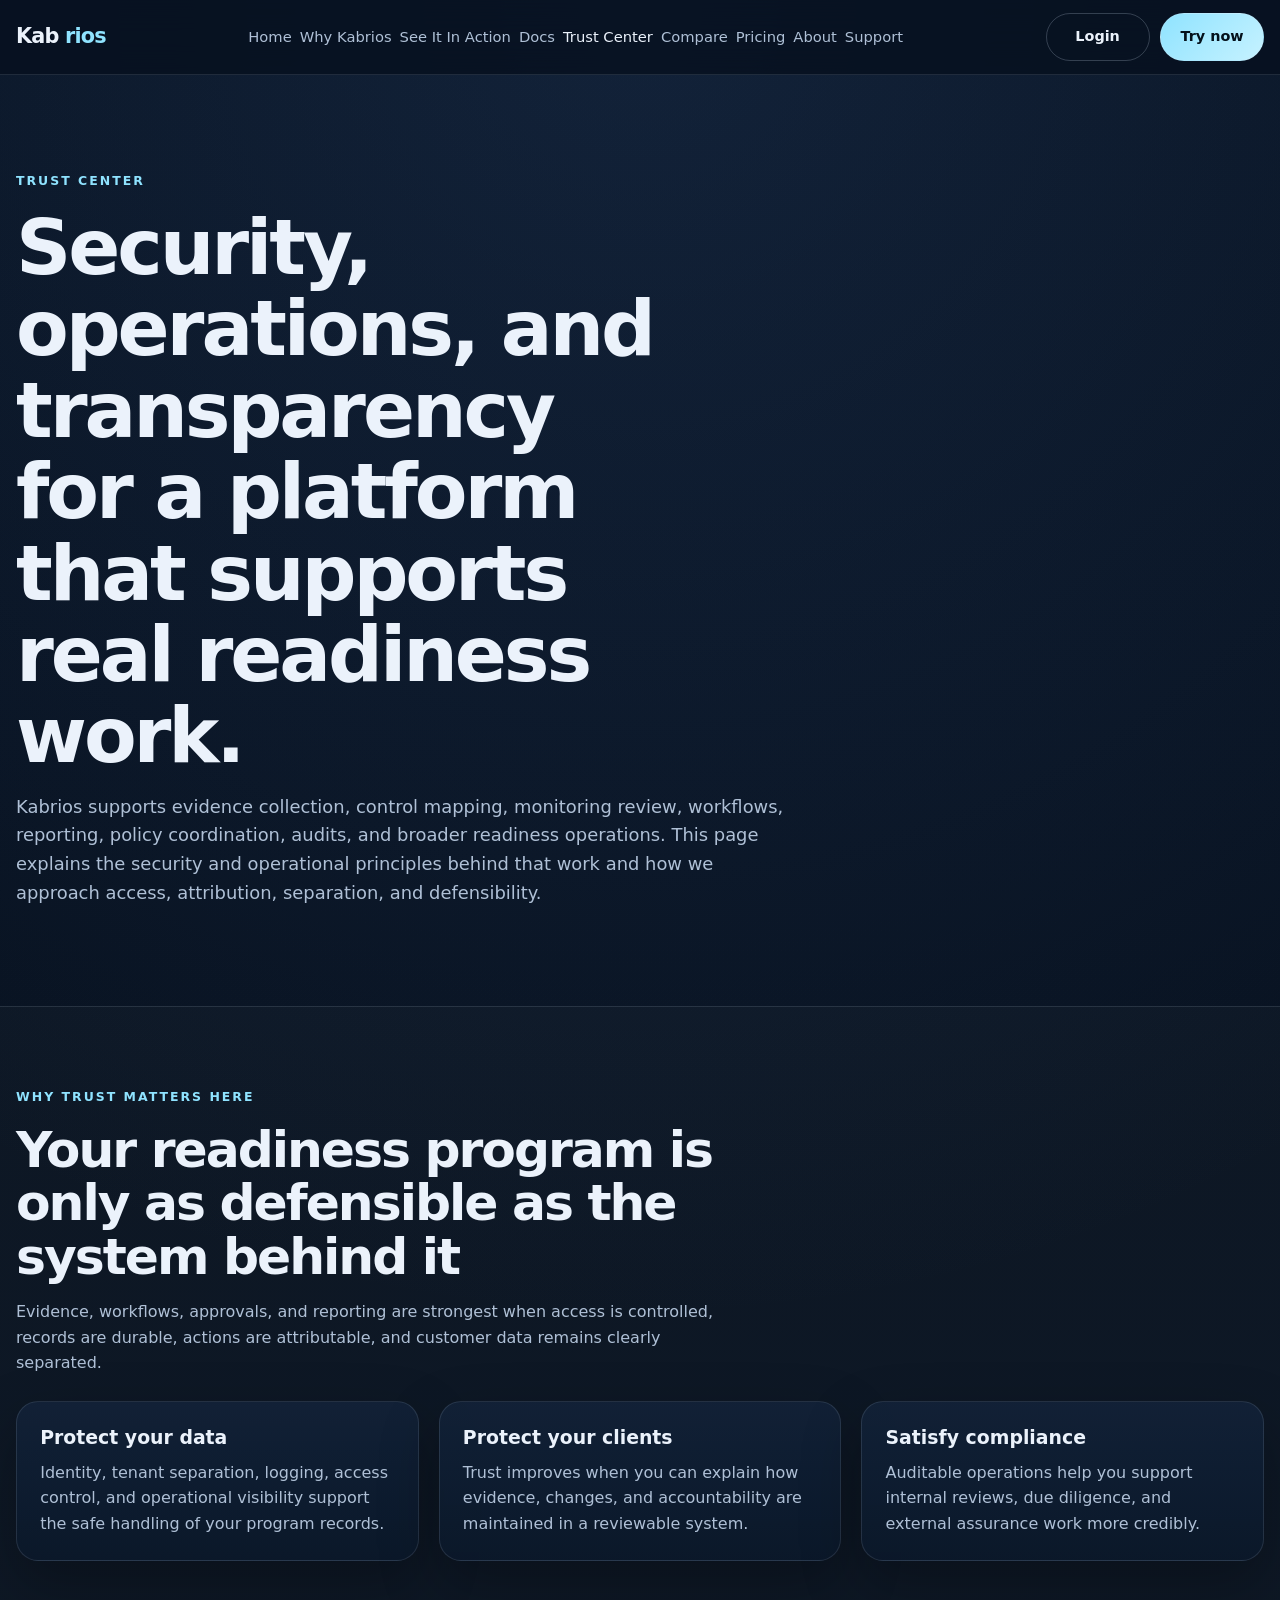
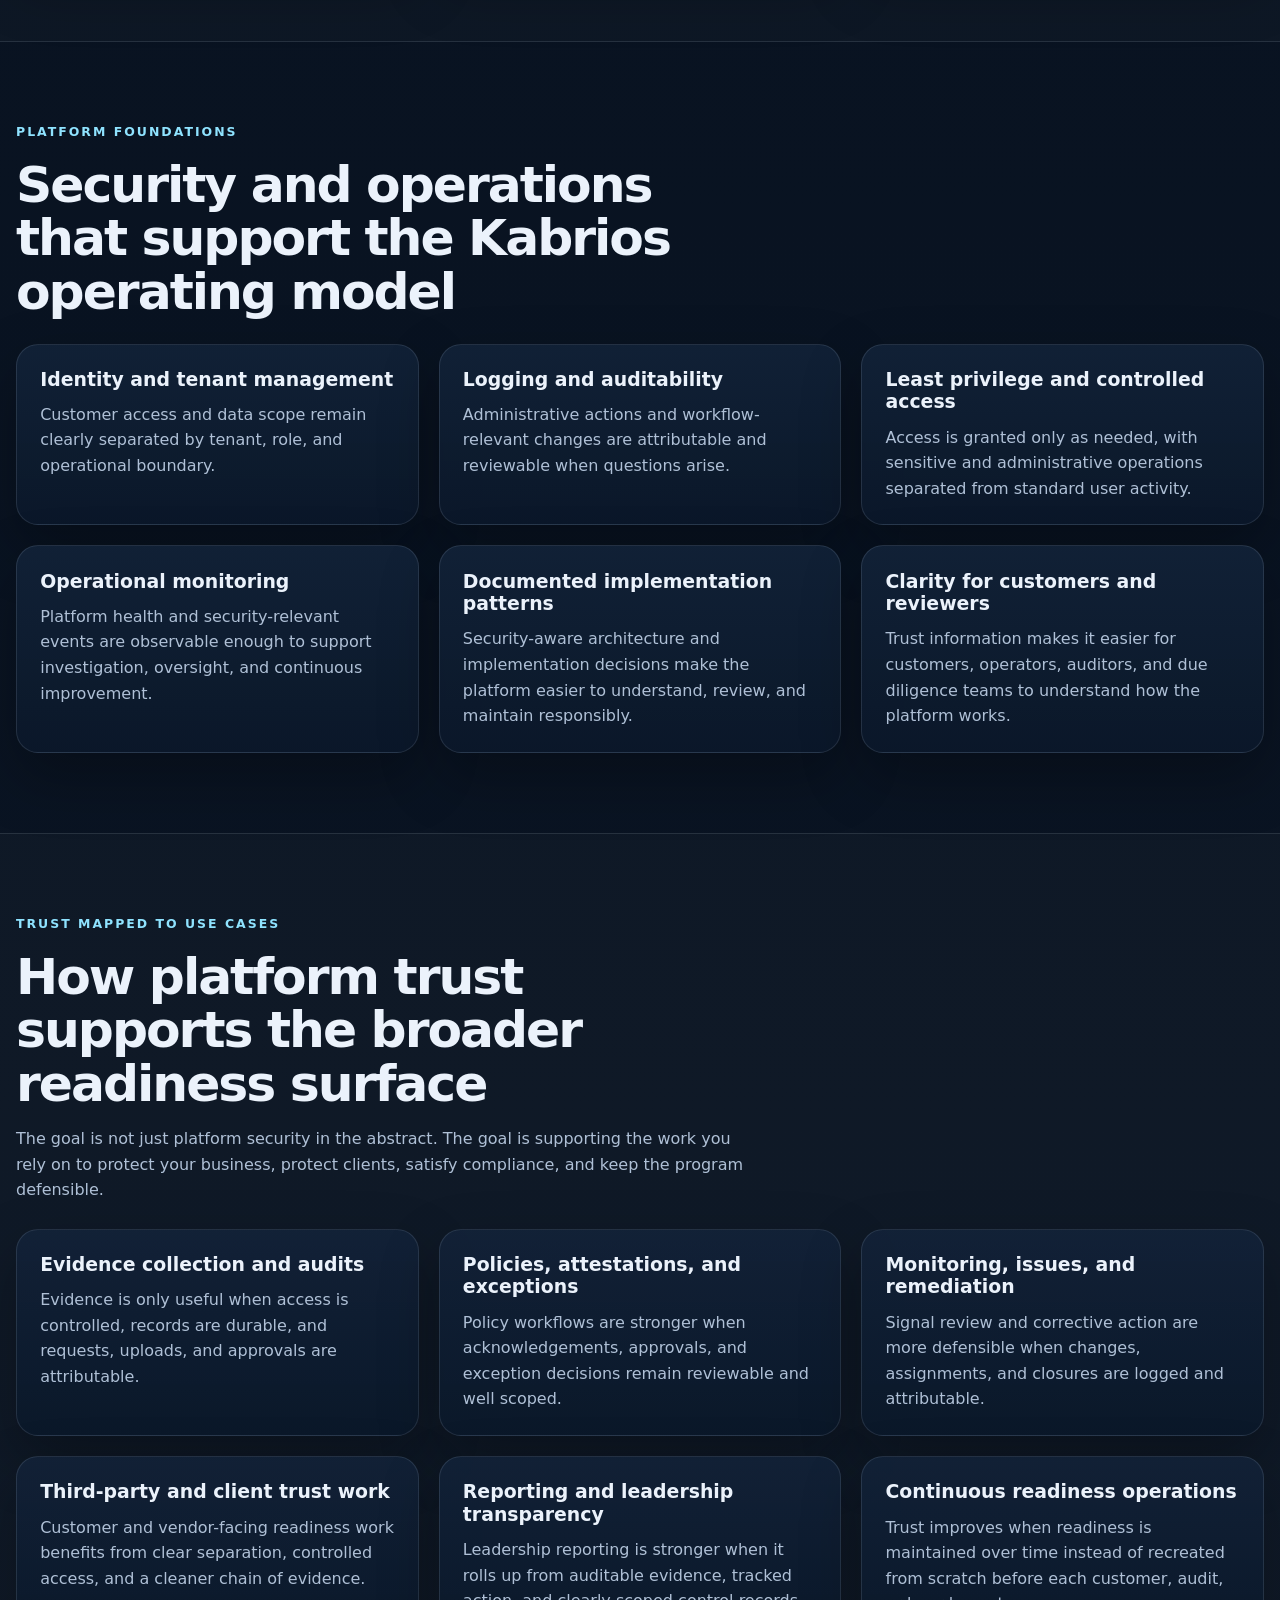
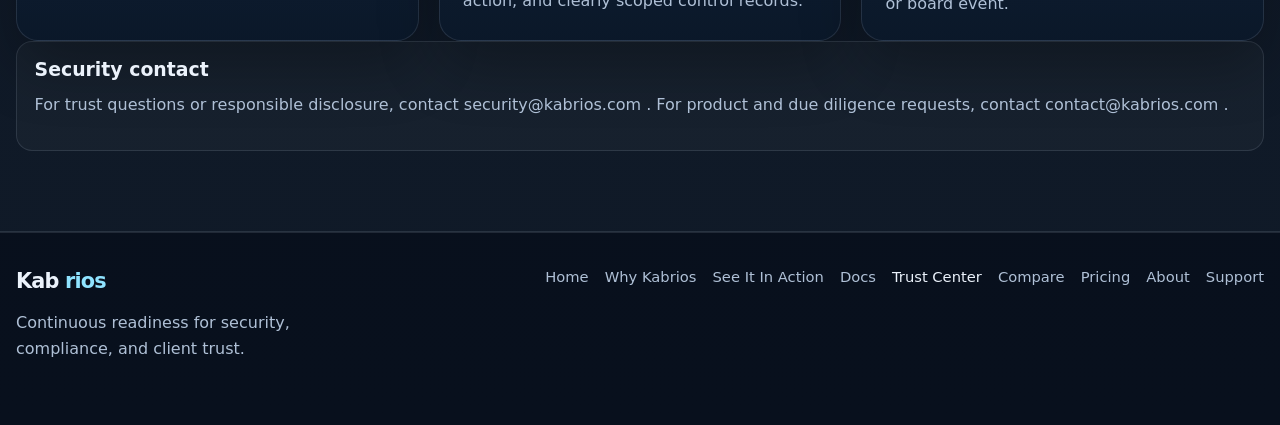
==== index.html @ 6e9f8d25 "SEO" ====
<!DOCTYPE html>
<html lang="en">
 <head>
  <meta charset="utf-8"/>
  <meta content="width=device-width, initial-scale=1" name="viewport"/>
  <title>
   Kabrios Trust Center | Security, Auditability, and Platform Operations
  </title>
  <meta content="Learn how Kabrios approaches platform security, access control, auditability, tenant separation, and operational safeguards for security compliance workflows." name="description"/>
  <link href="https://trust.kabrios.com/" rel="canonical"/>
  <link href="styles.css" rel="stylesheet"/>
  <meta content="#07111f" name="theme-color"/>
  <meta content="Kabrios Trust Center | Security, Auditability, and Platform Operations" property="og:title"/>
  <meta content="Learn how Kabrios approaches platform security, access control, auditability, tenant separation, and operational safeguards for security compliance workflows." property="og:description"/>
  <meta content="article" property="og:type"/>
  <meta content="https://trust.kabrios.com/" property="og:url"/>
  <meta content="index,follow,max-snippet:-1,max-image-preview:large,max-video-preview:-1" name="robots"/>
  <meta content="Kabrios" property="og:site_name"/>
  <meta content="en_US" property="og:locale"/>
  <meta content="summary" name="twitter:card"/>
  <meta content="Kabrios Trust Center | Security, Auditability, and Platform Operations" name="twitter:title"/>
  <meta content="Learn how Kabrios approaches platform security, access control, auditability, tenant separation, and operational safeguards for security compliance workflows." name="twitter:description"/>
  <script type="application/ld+json">
   {"@context":"https://schema.org","@type":"Organization","name":"Kabrios","url":"https://kabrios.com/","logo":"https://kabrios.com/"}
  </script>
  <script type="application/ld+json">
   {"@context":"https://schema.org","@type":"WebPage","name":"Kabrios Trust Center","url":"https://trust.kabrios.com/","description":"Learn how Kabrios approaches platform security, access control, auditability, tenant separation, and operational safeguards for security compliance workflows.","isPartOf":{"@type":"WebSite","name":"Kabrios","url":"https://kabrios.com/"}}
  </script>
  <script type="application/ld+json">
   {"@context":"https://schema.org","@type":"BreadcrumbList","itemListElement":[{"@type":"ListItem","position":1,"name":"Kabrios","item":"https://kabrios.com/"},{"@type":"ListItem","position":2,"name":"Kabrios Trust Center","item":"https://trust.kabrios.com/"}]}
  </script>
 </head>
 <body>
  <header class="site-header">
   <div class="container nav-wrap">
    <a aria-label="Kabrios home" class="brand" href="https://kabrios.com/">
     Kab
     <span>
      rios
     </span>
    </a>
    <nav aria-label="Primary navigation" class="site-nav">
     <a href="https://kabrios.com/">
      Home
     </a>
     <a href="https://why.kabrios.com/">
      Why Kabrios
     </a>
     <a href="https://seeit.kabrios.com/">
      See It In Action
     </a>
     <a href="https://docs.kabrios.com/">
      Docs
     </a>
     <a aria-current="page" href="https://trust.kabrios.com/">
      Trust Center
     </a>
     <a href="https://compare.kabrios.com/">
      Compare
     </a>
     <a href="https://pricing.kabrios.com/">
      Pricing
     </a>
     <a href="https://about.kabrios.com/">
      About
     </a>
     <a href="https://support.kabrios.com/">
      Support
     </a>
    </nav>
    <div class="nav-actions">
     <a class="nav-button nav-button-secondary" href="https://app.kabrios.com/">
      Login
     </a>
     <a class="nav-button nav-button-primary" href="https://app.kabrios.com/">
      Try now
     </a>
    </div>
   </div>
  </header>
  <main>
   <section class="hero">
    <div class="container">
     <p class="eyebrow">
      Trust Center
     </p>
     <h1>
      Security, operations, and transparency for a platform that supports real readiness work.
     </h1>
     <p class="lead">
      Kabrios supports evidence collection, control mapping, monitoring review, workflows, reporting, policy coordination, audits, and broader readiness operations. This page explains the security and operational principles behind that work and how we approach access, attribution, separation, and defensibility.
     </p>
    </div>
   </section>
   <section class="section alt">
    <div class="container">
     <div class="section-head">
      <p class="eyebrow">
       Why trust matters here
      </p>
      <h2>
       Your readiness program is only as defensible as the system behind it
      </h2>
      <p>
       Evidence, workflows, approvals, and reporting are strongest when access is controlled, records are durable, actions are attributable, and customer data remains clearly separated.
      </p>
     </div>
     <div class="grid three">
      <article class="card">
       <h3>
        Protect your data
       </h3>
       <p>
        Identity, tenant separation, logging, access control, and operational visibility support the safe handling of your program records.
       </p>
      </article>
      <article class="card">
       <h3>
        Protect your clients
       </h3>
       <p>
        Trust improves when you can explain how evidence, changes, and accountability are maintained in a reviewable system.
       </p>
      </article>
      <article class="card">
       <h3>
        Satisfy compliance
       </h3>
       <p>
        Auditable operations help you support internal reviews, due diligence, and external assurance work more credibly.
       </p>
      </article>
     </div>
    </div>
   </section>
   <section class="section">
    <div class="container">
     <div class="section-head">
      <p class="eyebrow">
       Platform foundations
      </p>
      <h2>
       Security and operations that support the Kabrios operating model
      </h2>
     </div>
     <div class="grid three">
      <article class="card">
       <h3>
        Identity and tenant management
       </h3>
       <p>
        Customer access and data scope remain clearly separated by tenant, role, and operational boundary.
       </p>
      </article>
      <article class="card">
       <h3>
        Logging and auditability
       </h3>
       <p>
        Administrative actions and workflow-relevant changes are attributable and reviewable when questions arise.
       </p>
      </article>
      <article class="card">
       <h3>
        Least privilege and controlled access
       </h3>
       <p>
        Access is granted only as needed, with sensitive and administrative operations separated from standard user activity.
       </p>
      </article>
      <article class="card">
       <h3>
        Operational monitoring
       </h3>
       <p>
        Platform health and security-relevant events are observable enough to support investigation, oversight, and continuous improvement.
       </p>
      </article>
      <article class="card">
       <h3>
        Documented implementation patterns
       </h3>
       <p>
        Security-aware architecture and implementation decisions make the platform easier to understand, review, and maintain responsibly.
       </p>
      </article>
      <article class="card">
       <h3>
        Clarity for customers and reviewers
       </h3>
       <p>
        Trust information makes it easier for customers, operators, auditors, and due diligence teams to understand how the platform works.
       </p>
      </article>
     </div>
    </div>
   </section>
   <section class="section section-accent">
    <div class="container">
     <div class="section-head">
      <p class="eyebrow">
       Trust mapped to use cases
      </p>
      <h2>
       How platform trust supports the broader readiness surface
      </h2>
      <p>
       The goal is not just platform security in the abstract. The goal is supporting the work you rely on to protect your business, protect clients, satisfy compliance, and keep the program defensible.
      </p>
     </div>
     <div class="grid three">
      <article class="card">
       <h3>
        Evidence collection and audits
       </h3>
       <p>
        Evidence is only useful when access is controlled, records are durable, and requests, uploads, and approvals are attributable.
       </p>
      </article>
      <article class="card">
       <h3>
        Policies, attestations, and exceptions
       </h3>
       <p>
        Policy workflows are stronger when acknowledgements, approvals, and exception decisions remain reviewable and well scoped.
       </p>
      </article>
      <article class="card">
       <h3>
        Monitoring, issues, and remediation
       </h3>
       <p>
        Signal review and corrective action are more defensible when changes, assignments, and closures are logged and attributable.
       </p>
      </article>
      <article class="card">
       <h3>
        Third-party and client trust work
       </h3>
       <p>
        Customer and vendor-facing readiness work benefits from clear separation, controlled access, and a cleaner chain of evidence.
       </p>
      </article>
      <article class="card">
       <h3>
        Reporting and leadership transparency
       </h3>
       <p>
        Leadership reporting is stronger when it rolls up from auditable evidence, tracked action, and clearly scoped control records.
       </p>
      </article>
      <article class="card">
       <h3>
        Continuous readiness operations
       </h3>
       <p>
        Trust improves when readiness is maintained over time instead of recreated from scratch before each customer, audit, or board event.
       </p>
      </article>
     </div>
     <div class="contact-box">
      <h3>
       Security contact
      </h3>
      <p>
       For trust questions or responsible disclosure, contact
       <a href="mailto:security@kabrios.com">
        security@kabrios.com
       </a>
       . For product and due diligence requests, contact
       <a href="mailto:contact@kabrios.com">
        contact@kabrios.com
       </a>
       .
      </p>
     </div>
    </div>
   </section>
  </main>
  <footer class="site-footer">
   <div class="container footer-grid">
    <div>
     <a class="brand footer-brand" href="https://kabrios.com/">
      Kab
      <span>
       rios
      </span>
     </a>
     <p class="footer-copy">
      Continuous readiness for security, compliance, and client trust.
     </p>
    </div>
    <nav aria-label="Footer navigation" class="footer-nav">
     <a href="https://kabrios.com/">
      Home
     </a>
     <a href="https://why.kabrios.com/">
      Why Kabrios
     </a>
     <a href="https://seeit.kabrios.com/">
      See It In Action
     </a>
     <a href="https://docs.kabrios.com/">
      Docs
     </a>
     <a aria-current="page" href="https://trust.kabrios.com/">
      Trust Center
     </a>
     <a href="https://compare.kabrios.com/">
      Compare
     </a>
     <a href="https://pricing.kabrios.com/">
      Pricing
     </a>
     <a href="https://about.kabrios.com/">
      About
     </a>
     <a href="https://support.kabrios.com/">
      Support
     </a>
    </nav>
   </div>
  </footer>
 </body>
</html>
---- styles.css ----
:root {
  color-scheme: dark;
  --bg: #07111f;
  --bg-2: #0b1524;
  --surface: rgba(17, 29, 47, 0.9);
  --surface-2: rgba(14, 26, 43, 0.96);
  --surface-3: rgba(255, 255, 255, 0.03);
  --text: #ebf2fb;
  --muted: #afc0d6;
  --line: rgba(210, 227, 247, 0.12);
  --line-strong: rgba(210, 227, 247, 0.22);
  --accent: #8fe3ff;
  --accent-strong: #c6f2ff;
  --button-text: #04111b;
  --success: #9be7b4;
  --shadow: 0 24px 60px rgba(0, 0, 0, 0.28);
  --radius: 22px;
  --max: 1280px;
}

* { box-sizing: border-box; }
html { scroll-behavior: smooth; }
body {
  margin: 0;
  font-family: Inter, ui-sans-serif, system-ui, -apple-system, BlinkMacSystemFont, "Segoe UI", sans-serif;
  background:
    radial-gradient(circle at top, rgba(70, 113, 177, 0.18), transparent 36%),
    linear-gradient(180deg, var(--bg) 0%, var(--bg-2) 100%);
  color: var(--text);
  line-height: 1.6;
}
a { color: inherit; text-decoration: none; }
img { max-width: 100%; display: block; }
main { display: block; }

.container { width: min(calc(100% - 2rem), var(--max)); margin: 0 auto; }
.narrow { width: min(calc(100% - 2rem), 820px); margin: 0 auto; }
.center { text-align: center; }

.site-header {
  position: sticky;
  top: 0;
  z-index: 50;
  backdrop-filter: blur(16px);
  background: rgba(7, 17, 31, 0.82);
  border-bottom: 1px solid var(--line);
}
.nav-wrap {
  min-height: 74px;
  display: grid;
  grid-template-columns: auto minmax(0, 1fr) auto;
  align-items: center;
  gap: 0.65rem;
}
.nav-actions {
  display: inline-flex;
  align-items: center;
  gap: 0.65rem;
  justify-self: end;
  white-space: nowrap;
}
.brand {
  font-size: 1.3rem;
  font-weight: 800;
  letter-spacing: -0.04em;
  white-space: nowrap;
}
.brand span { color: var(--accent); }

.site-nav {
  display: flex;
  align-items: center;
  justify-content: center;
  gap: 0.5rem;
  flex-wrap: nowrap;
  min-width: 0;
  white-space: nowrap;
}
.site-nav a {
  font-size: 0.84rem;
  line-height: 1.2;
}
.site-nav a,
.footer-nav a,
.footer-links a {
  color: var(--muted);
  font-size: 0.92rem;
  transition: color 0.18s ease, transform 0.18s ease;
}
.site-nav a[aria-current="page"],
.footer-nav a[aria-current="page"] {
  color: var(--text);
}
.site-nav a:hover,
.footer-nav a:hover,
.footer-links a:hover {
  color: var(--text);
}
.cta-link,
.nav-button,
.button,
.btn {
  display: inline-flex;
  align-items: center;
  justify-content: center;
  min-height: 46px;
  padding: 0.82rem 1.15rem;
  border-radius: 999px;
  border: 1px solid var(--line-strong);
  font-weight: 700;
  transition: transform 0.18s ease, border-color 0.18s ease, background 0.18s ease;
}
.cta-link:hover,
.nav-button:hover,
.button:hover,
.btn:hover { transform: translateY(-1px); }
.cta-link,
.nav-button-primary,
.button-primary,
.btn.primary,
.button.primary {
  background: linear-gradient(135deg, var(--accent) 0%, var(--accent-strong) 100%);
  color: var(--button-text);
}
.nav-button-secondary,
.button-secondary,
.btn.secondary,
.button.secondary {
  background: rgba(255, 255, 255, 0.04);
  color: var(--text);
}
.nav-button {
  min-width: 104px;
  padding: 0.72rem 1rem;
  font-size: 0.9rem;
}
.nav-button-secondary {
  background: transparent;
  color: var(--text);
  border-color: var(--line-strong);
}

.hero { padding: 6rem 0 4.75rem; }
.section { padding: 5rem 0; }
.section.alt,
.section-accent,
.muted {
  background: rgba(255, 255, 255, 0.02);
  border-top: 1px solid var(--line);
  border-bottom: 1px solid var(--line);
}
.dark { background: rgba(8, 21, 38, 0.95); }
.final-cta { padding-bottom: 6rem; }

.hero-grid,
.two-col,
.founder-grid {
  display: grid;
  grid-template-columns: minmax(0, 1.2fr) minmax(320px, 0.85fr);
  gap: 2rem;
  align-items: center;
}
.grid { display: grid; gap: 1.25rem; }
.grid.two,
.two-up { grid-template-columns: repeat(2, minmax(0, 1fr)); }
.grid.three,
.three-up { grid-template-columns: repeat(3, minmax(0, 1fr)); }
.grid.four { grid-template-columns: repeat(4, minmax(0, 1fr)); }

.hero h1,
h2 {
  line-height: 1.06;
  letter-spacing: -0.04em;
  margin: 0 0 1rem;
}
.hero h1 { font-size: clamp(2.7rem, 6vw, 5rem); max-width: 12ch; }
h2 { font-size: clamp(2rem, 4vw, 3.15rem); }
h3 { margin: 0 0 0.72rem; font-size: 1.18rem; line-height: 1.2; }

p { margin: 0 0 1rem; color: var(--muted); }
li { color: var(--muted); }
.lead { font-size: 1.12rem; max-width: 68ch; margin-bottom: 1.4rem; }
.eyebrow,
.kicker,
.use-case-kicker,
.card-label {
  text-transform: uppercase;
  letter-spacing: 0.16em;
  font-size: 0.78rem;
  font-weight: 800;
  color: var(--accent);
}
.eyebrow { margin: 0 0 1rem; }
.kicker,
.use-case-kicker,
.card-label { display: block; margin-bottom: 0.8rem; }

.hero-actions,
.actions,
.contact-actions {
  display: flex;
  gap: 0.85rem;
  flex-wrap: wrap;
  margin-top: 1.5rem;
}
.centered-actions { justify-content: center; }

.hero-points,
.badge-row,
.mini-points,
.outcome-list {
  display: grid;
  gap: 0.85rem;
  margin: 1.5rem 0 0;
  padding: 0;
  list-style: none;
}
.hero-points { grid-template-columns: repeat(2, minmax(0, 1fr)); }
.badge-row,
.mini-points { grid-template-columns: repeat(auto-fit, minmax(200px, 1fr)); }
.outcome-list { padding-left: 1.15rem; list-style: disc; }

.hero-card,
.card,
.panel,
.founder-card,
.quote-card,
.contact-panel,
.metric-board {
  background: linear-gradient(180deg, rgba(18, 34, 56, 0.92) 0%, rgba(11, 24, 42, 0.96) 100%);
  border: 1px solid var(--line);
  border-radius: var(--radius);
  box-shadow: var(--shadow);
}
.hero-card { padding: 1.6rem; }
.card,
.panel,
.founder-card,
.quote-card,
.contact-panel,
.metric-board { padding: 1.45rem; }

.metric + .metric {
  margin-top: 1rem;
  padding-top: 1rem;
  border-top: 1px solid var(--line);
}
.metric span,
.stat span {
  display: block;
  color: var(--accent);
  font-size: 0.82rem;
  font-weight: 800;
  letter-spacing: 0.1em;
  text-transform: uppercase;
  margin-bottom: 0.45rem;
}
.metric strong,
.stat strong {
  display: block;
  font-size: 1.08rem;
  color: var(--text);
  line-height: 1.35;
  margin-bottom: 0.45rem;
}
.card p,
.panel p,
.hero-card p,
.founder-card p,
.quote-card p,
.contact-panel p { margin-bottom: 0; color: var(--muted); }

.section-head { max-width: 72ch; margin-bottom: 1.6rem; }
.stack > * + * { margin-top: 1rem; }
.callout,
.contact-box {
  padding: 1rem 1.1rem;
  border: 1px solid var(--line);
  border-radius: 16px;
  background: var(--surface-3);
}
.callout strong { color: var(--text); }
.check-list,
.plain-list {
  margin: 0;
  padding-left: 1.2rem;
  display: grid;
  gap: 0.6rem;
}
.check-list li::marker { color: var(--success); }

.table-wrap {
  overflow: auto;
  border: 1px solid var(--line);
  border-radius: var(--radius);
  box-shadow: var(--shadow);
}
table {
  width: 100%;
  border-collapse: collapse;
  min-width: 760px;
  background: rgba(255, 255, 255, 0.03);
}
th, td {
  padding: 0.95rem 1rem;
  border-bottom: 1px solid var(--line);
  text-align: left;
  vertical-align: top;
}
th {
  color: var(--accent-strong);
  background: rgba(255, 255, 255, 0.04);
}

.blank-card {
  display: grid;
  place-items: center;
  min-height: 300px;
  text-align: center;
  border-style: dashed;
}
.avatar-placeholder {
  width: 96px;
  height: 96px;
  border: 1px dashed rgba(255, 255, 255, 0.28);
  border-radius: 50%;
  margin-bottom: 1rem;
}
.blank-title { color: var(--text); font-weight: 800; margin-bottom: 0.4rem; }
.blank-copy { margin-bottom: 0; }

.site-footer {
  border-top: 1px solid var(--line);
  padding: 2rem 0 3rem;
  background: rgba(5, 11, 20, 0.45);
}
.footer-grid {
  display: grid;
  grid-template-columns: minmax(220px, 1fr) minmax(0, 2fr);
  gap: 1.2rem 2rem;
  align-items: start;
}
.footer-copy { max-width: 34ch; margin-top: 0.75rem; }
.footer-nav,
.footer-links {
  display: flex;
  flex-wrap: wrap;
  gap: 0.9rem 1rem;
  justify-content: flex-end;
}
.footer-brand { display: inline-block; }
.footer-shell { display: contents; }

.small,
.muted-note { font-size: 0.95rem; }

@media (max-width: 1200px) {
  .site-nav a,
  .footer-nav a,
  .footer-links a { font-size: 0.88rem; }
  .site-nav { gap: 0.4rem; }
  .nav-button { min-width: 96px; padding: 0.68rem 0.92rem; }
  .brand { font-size: 1.22rem; }
}

@media (max-width: 1024px) {
  .hero-grid,
  .two-col,
  .founder-grid,
  .grid.two,
  .grid.three,
  .grid.four,
  .two-up,
  .three-up,
  .footer-grid {
    grid-template-columns: 1fr;
  }
  .nav-wrap {
    grid-template-columns: 1fr;
    padding: 0.9rem 0;
  }
  .site-nav {
    justify-content: flex-start;
    flex-wrap: wrap;
    white-space: normal;
  }
  .nav-actions {
    justify-self: start;
  }
  .nav-button {
    min-width: 0;
  }
  .hero h1 { max-width: 16ch; }
  .hero-points { grid-template-columns: 1fr; }
  .footer-nav,
  .footer-links { justify-content: flex-start; }
}

@media (max-width: 640px) {
  body { font-size: 16px; }
  .container { width: min(calc(100% - 1.2rem), var(--max)); }
  .hero { padding-top: 4.8rem; }
  .section { padding: 4rem 0; }
  .hero h1 { font-size: clamp(2.25rem, 10vw, 3.25rem); }
}
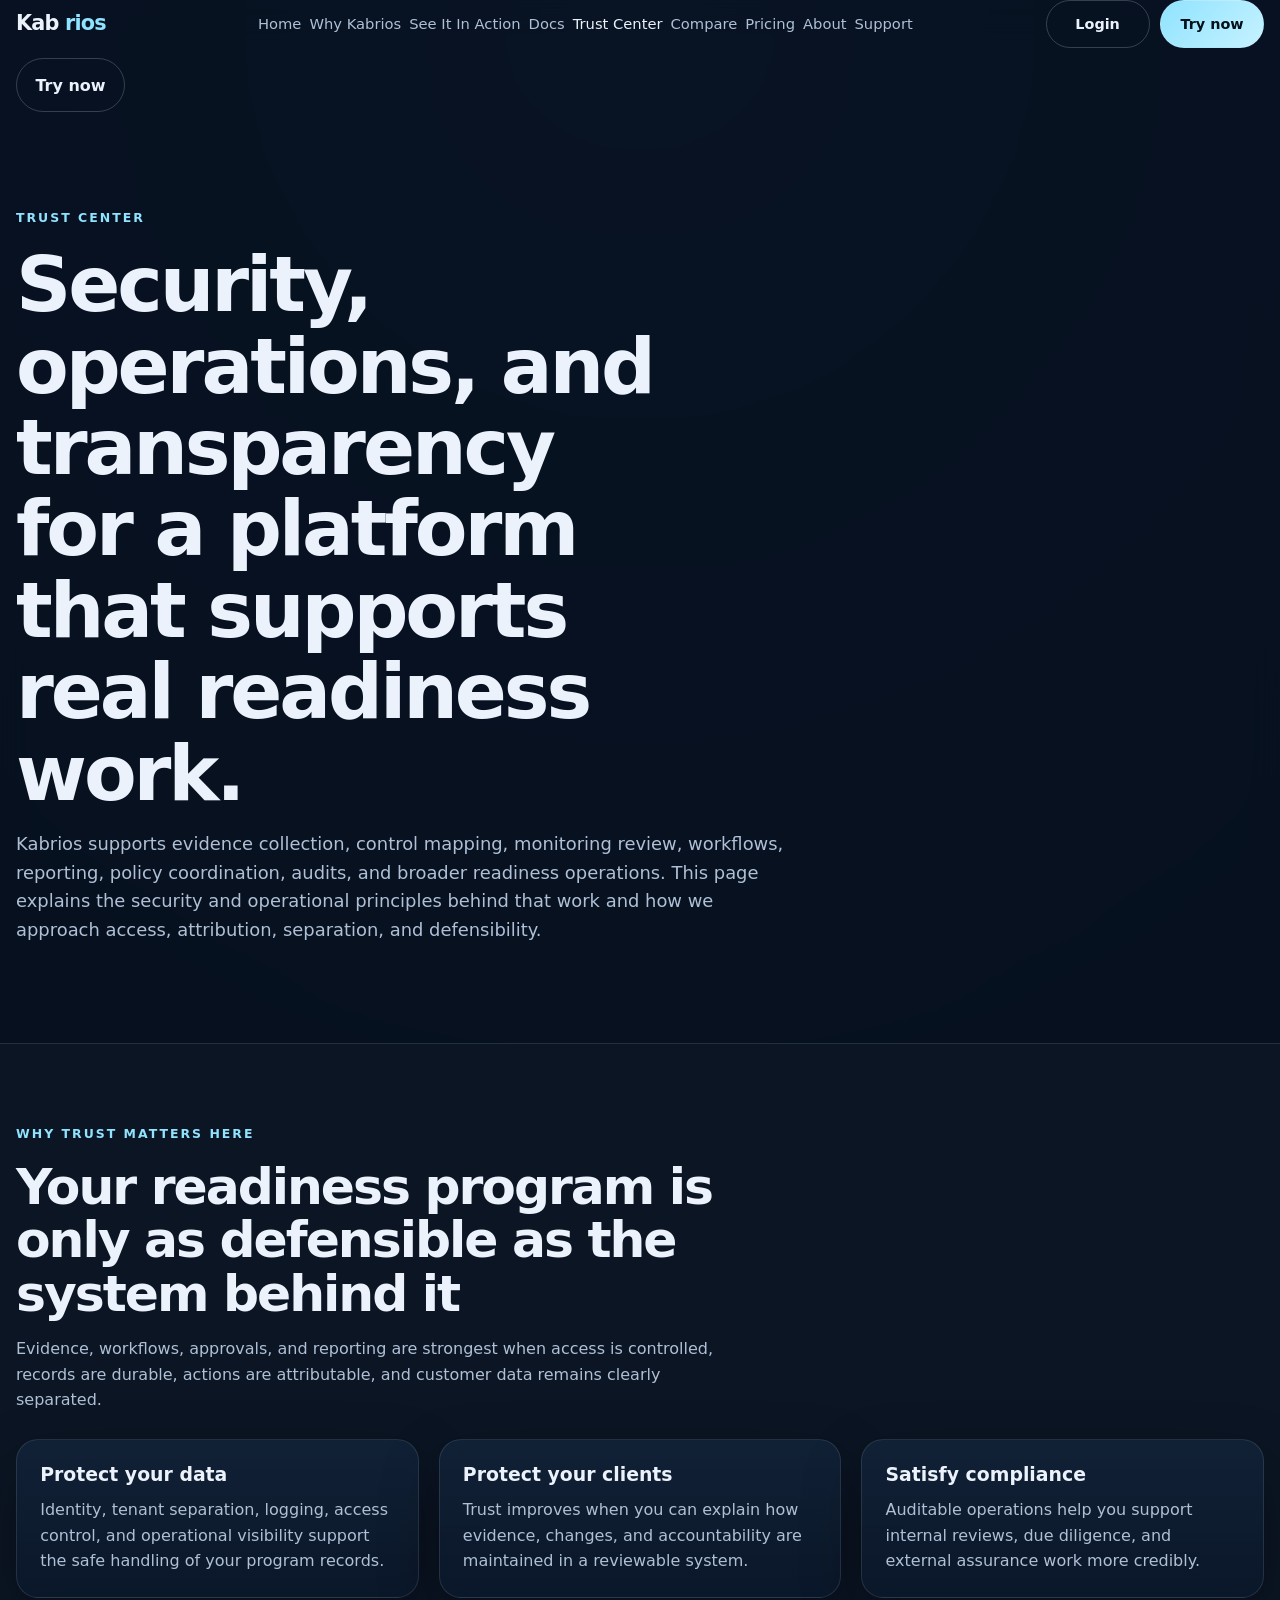
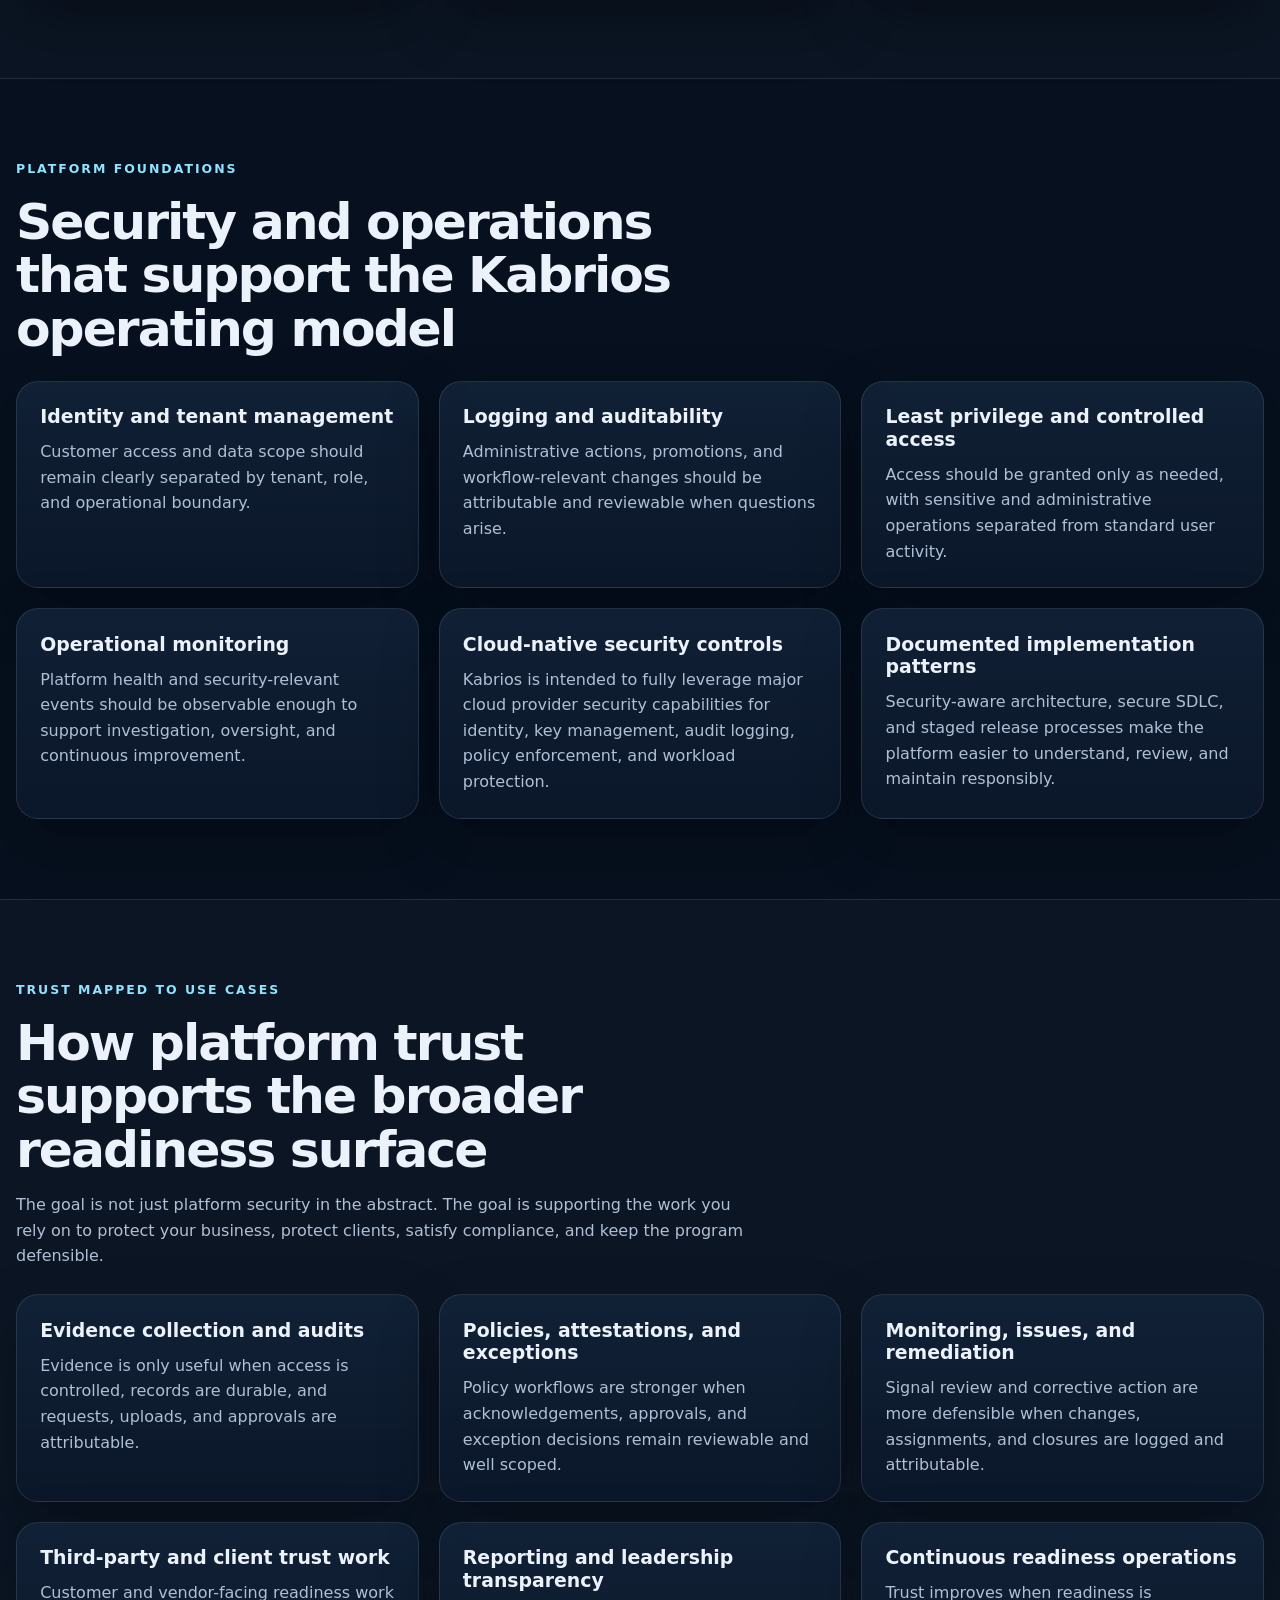
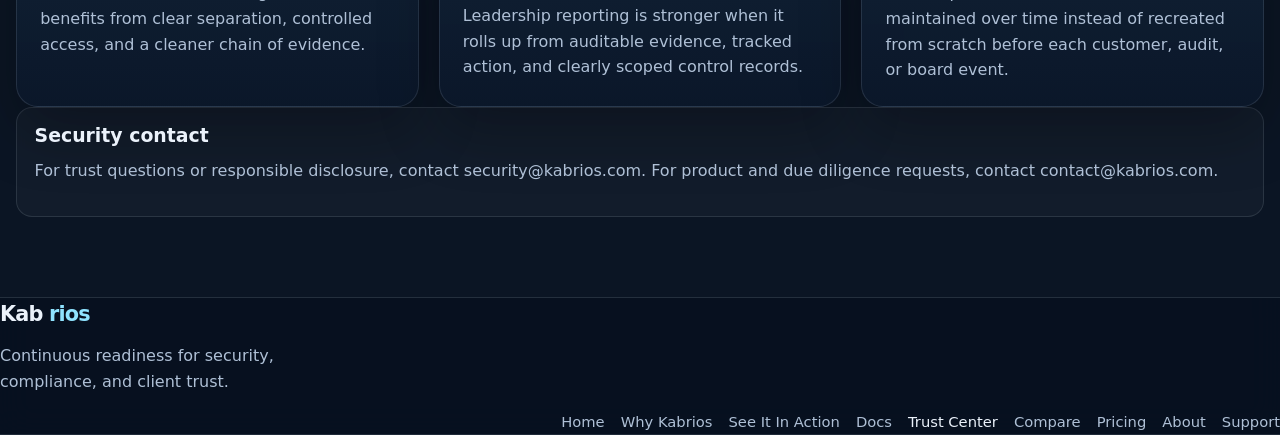
==== commit 25a4eac1: "Update architecture, product, docs, and site work" ====
--- a/index.html
+++ b/index.html
@@ -76,209 +76,16 @@
       Try now
      </a>
     </div>
-   </div>
-  </header>
-  <main>
-   <section class="hero">
-    <div class="container">
-     <p class="eyebrow">
-      Trust Center
-     </p>
-     <h1>
-      Security, operations, and transparency for a platform that supports real readiness work.
-     </h1>
-     <p class="lead">
-      Kabrios supports evidence collection, control mapping, monitoring review, workflows, reporting, policy coordination, audits, and broader readiness operations. This page explains the security and operational principles behind that work and how we approach access, attribution, separation, and defensibility.
-     </p>
-    </div>
-   </section>
-   <section class="section alt">
-    <div class="container">
-     <div class="section-head">
-      <p class="eyebrow">
-       Why trust matters here
-      </p>
-      <h2>
-       Your readiness program is only as defensible as the system behind it
-      </h2>
-      <p>
-       Evidence, workflows, approvals, and reporting are strongest when access is controlled, records are durable, actions are attributable, and customer data remains clearly separated.
-      </p>
-     </div>
-     <div class="grid three">
-      <article class="card">
-       <h3>
-        Protect your data
-       </h3>
-       <p>
-        Identity, tenant separation, logging, access control, and operational visibility support the safe handling of your program records.
-       </p>
-      </article>
-      <article class="card">
-       <h3>
-        Protect your clients
-       </h3>
-       <p>
-        Trust improves when you can explain how evidence, changes, and accountability are maintained in a reviewable system.
-       </p>
-      </article>
-      <article class="card">
-       <h3>
-        Satisfy compliance
-       </h3>
-       <p>
-        Auditable operations help you support internal reviews, due diligence, and external assurance work more credibly.
-       </p>
-      </article>
-     </div>
-    </div>
-   </section>
-   <section class="section">
-    <div class="container">
-     <div class="section-head">
-      <p class="eyebrow">
-       Platform foundations
-      </p>
-      <h2>
-       Security and operations that support the Kabrios operating model
-      </h2>
-     </div>
-     <div class="grid three">
-      <article class="card">
-       <h3>
-        Identity and tenant management
-       </h3>
-       <p>
-        Customer access and data scope remain clearly separated by tenant, role, and operational boundary.
-       </p>
-      </article>
-      <article class="card">
-       <h3>
-        Logging and auditability
-       </h3>
-       <p>
-        Administrative actions and workflow-relevant changes are attributable and reviewable when questions arise.
-       </p>
-      </article>
-      <article class="card">
-       <h3>
-        Least privilege and controlled access
-       </h3>
-       <p>
-        Access is granted only as needed, with sensitive and administrative operations separated from standard user activity.
-       </p>
-      </article>
-      <article class="card">
-       <h3>
-        Operational monitoring
-       </h3>
-       <p>
-        Platform health and security-relevant events are observable enough to support investigation, oversight, and continuous improvement.
-       </p>
-      </article>
-      <article class="card">
-       <h3>
-        Documented implementation patterns
-       </h3>
-       <p>
-        Security-aware architecture and implementation decisions make the platform easier to understand, review, and maintain responsibly.
-       </p>
-      </article>
-      <article class="card">
-       <h3>
-        Clarity for customers and reviewers
-       </h3>
-       <p>
-        Trust information makes it easier for customers, operators, auditors, and due diligence teams to understand how the platform works.
-       </p>
-      </article>
-     </div>
-    </div>
-   </section>
-   <section class="section section-accent">
-    <div class="container">
-     <div class="section-head">
-      <p class="eyebrow">
-       Trust mapped to use cases
-      </p>
-      <h2>
-       How platform trust supports the broader readiness surface
-      </h2>
-      <p>
-       The goal is not just platform security in the abstract. The goal is supporting the work you rely on to protect your business, protect clients, satisfy compliance, and keep the program defensible.
-      </p>
-     </div>
-     <div class="grid three">
-      <article class="card">
-       <h3>
-        Evidence collection and audits
-       </h3>
-       <p>
-        Evidence is only useful when access is controlled, records are durable, and requests, uploads, and approvals are attributable.
-       </p>
-      </article>
-      <article class="card">
-       <h3>
-        Policies, attestations, and exceptions
-       </h3>
-       <p>
-        Policy workflows are stronger when acknowledgements, approvals, and exception decisions remain reviewable and well scoped.
-       </p>
-      </article>
-      <article class="card">
-       <h3>
-        Monitoring, issues, and remediation
-       </h3>
-       <p>
-        Signal review and corrective action are more defensible when changes, assignments, and closures are logged and attributable.
-       </p>
-      </article>
-      <article class="card">
-       <h3>
-        Third-party and client trust work
-       </h3>
-       <p>
-        Customer and vendor-facing readiness work benefits from clear separation, controlled access, and a cleaner chain of evidence.
-       </p>
-      </article>
-      <article class="card">
-       <h3>
-        Reporting and leadership transparency
-       </h3>
-       <p>
-        Leadership reporting is stronger when it rolls up from auditable evidence, tracked action, and clearly scoped control records.
-       </p>
-      </article>
-      <article class="card">
-       <h3>
-        Continuous readiness operations
-       </h3>
-       <p>
-        Trust improves when readiness is maintained over time instead of recreated from scratch before each customer, audit, or board event.
-       </p>
-      </article>
-     </div>
-     <div class="contact-box">
-      <h3>
-       Security contact
-      </h3>
-      <p>
-       For trust questions or responsible disclosure, contact
-       <a href="mailto:security@kabrios.com">
-        security@kabrios.com
-       </a>
-       . For product and due diligence requests, contact
-       <a href="mailto:contact@kabrios.com">
-        contact@kabrios.com
-       </a>
-       .
-      </p>
-     </div>
-    </div>
-   </section>
-  </main>
-  <footer class="site-footer">
-   <div class="container footer-grid">
+    <div class="nav-cta"><a class="btn nav-btn" href="https://app.kabrios.com/">Try now</a></div>
+  </div>
+</nav>
+<main>
+<section class="hero"><div class="container"><p class="eyebrow">Trust Center</p><h1>Security, operations, and transparency for a platform that supports real readiness work.</h1><p class="lead">Kabrios supports evidence collection, control mapping, monitoring review, workflows, reporting, policy coordination, audits, and broader readiness operations. This page explains the security and operational principles behind that work and how we approach access, attribution, separation, and defensibility.</p></div></section>
+<section class="section alt"><div class="container"><div class="section-head"><p class="eyebrow">Why trust matters here</p><h2>Your readiness program is only as defensible as the system behind it</h2><p>Evidence, workflows, approvals, and reporting are strongest when access is controlled, records are durable, actions are attributable, and customer data remains clearly separated.</p></div><div class="grid three"><article class="card"><h3>Protect your data</h3><p>Identity, tenant separation, logging, access control, and operational visibility support the safe handling of your program records.</p></article><article class="card"><h3>Protect your clients</h3><p>Trust improves when you can explain how evidence, changes, and accountability are maintained in a reviewable system.</p></article><article class="card"><h3>Satisfy compliance</h3><p>Auditable operations help you support internal reviews, due diligence, and external assurance work more credibly.</p></article></div></div></section>
+<section class="section"><div class="container"><div class="section-head"><p class="eyebrow">Platform foundations</p><h2>Security and operations that support the Kabrios operating model</h2></div><div class="grid three"><article class="card"><h3>Identity and tenant management</h3><p>Customer access and data scope should remain clearly separated by tenant, role, and operational boundary.</p></article><article class="card"><h3>Logging and auditability</h3><p>Administrative actions, promotions, and workflow-relevant changes should be attributable and reviewable when questions arise.</p></article><article class="card"><h3>Least privilege and controlled access</h3><p>Access should be granted only as needed, with sensitive and administrative operations separated from standard user activity.</p></article><article class="card"><h3>Operational monitoring</h3><p>Platform health and security-relevant events should be observable enough to support investigation, oversight, and continuous improvement.</p></article><article class="card"><h3>Cloud-native security controls</h3><p>Kabrios is intended to fully leverage major cloud provider security capabilities for identity, key management, audit logging, policy enforcement, and workload protection.</p></article><article class="card"><h3>Documented implementation patterns</h3><p>Security-aware architecture, secure SDLC, and staged release processes make the platform easier to understand, review, and maintain responsibly.</p></article></div></div></section>
+<section class="section section-accent"><div class="container"><div class="section-head"><p class="eyebrow">Trust mapped to use cases</p><h2>How platform trust supports the broader readiness surface</h2><p>The goal is not just platform security in the abstract. The goal is supporting the work you rely on to protect your business, protect clients, satisfy compliance, and keep the program defensible.</p></div><div class="grid three"><article class="card"><h3>Evidence collection and audits</h3><p>Evidence is only useful when access is controlled, records are durable, and requests, uploads, and approvals are attributable.</p></article><article class="card"><h3>Policies, attestations, and exceptions</h3><p>Policy workflows are stronger when acknowledgements, approvals, and exception decisions remain reviewable and well scoped.</p></article><article class="card"><h3>Monitoring, issues, and remediation</h3><p>Signal review and corrective action are more defensible when changes, assignments, and closures are logged and attributable.</p></article><article class="card"><h3>Third-party and client trust work</h3><p>Customer and vendor-facing readiness work benefits from clear separation, controlled access, and a cleaner chain of evidence.</p></article><article class="card"><h3>Reporting and leadership transparency</h3><p>Leadership reporting is stronger when it rolls up from auditable evidence, tracked action, and clearly scoped control records.</p></article><article class="card"><h3>Continuous readiness operations</h3><p>Trust improves when readiness is maintained over time instead of recreated from scratch before each customer, audit, or board event.</p></article></div><div class="contact-box"><h3>Security contact</h3><p>For trust questions or responsible disclosure, contact <a href="mailto:security@kabrios.com">security@kabrios.com</a>. For product and due diligence requests, contact <a href="mailto:contact@kabrios.com">contact@kabrios.com</a>.</p></div></div></section>
+</main><footer>
+  <div class="container footer-shell">
     <div>
      <a class="brand footer-brand" href="https://kabrios.com/">
       Kab
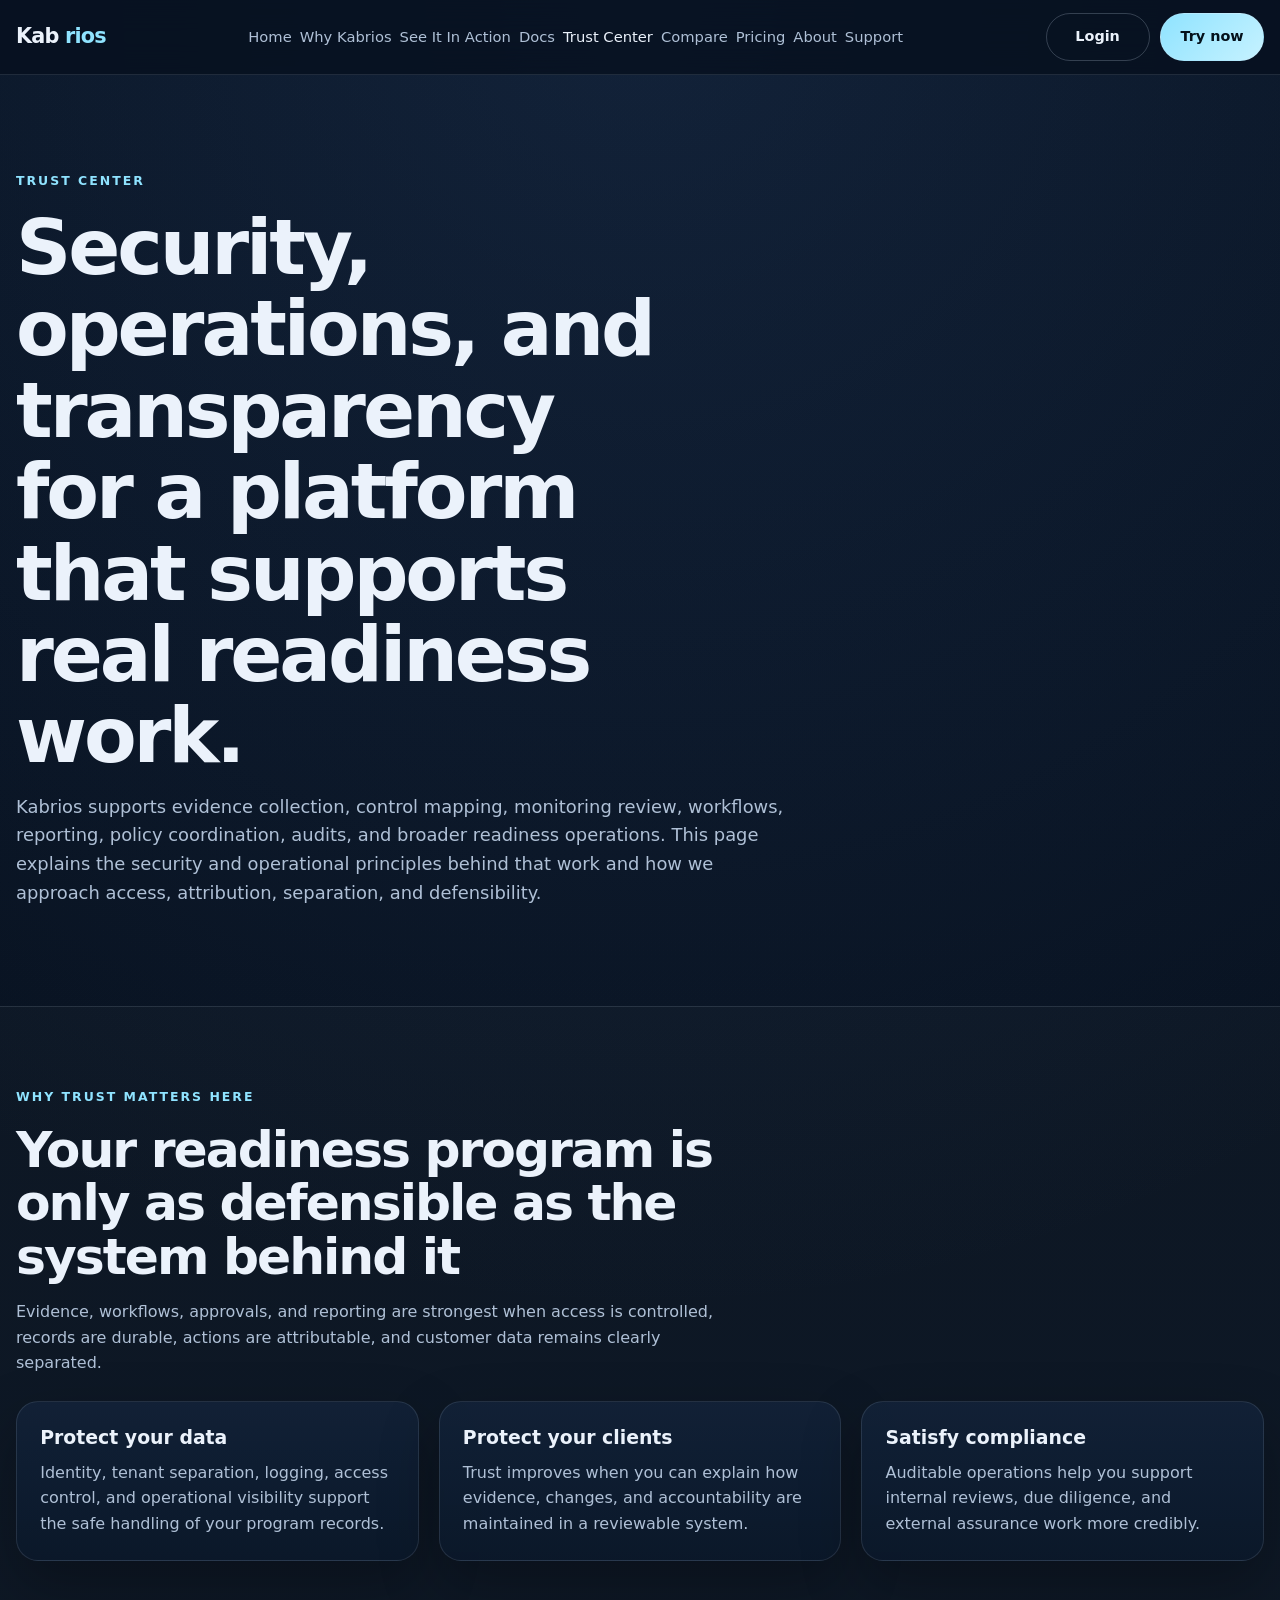
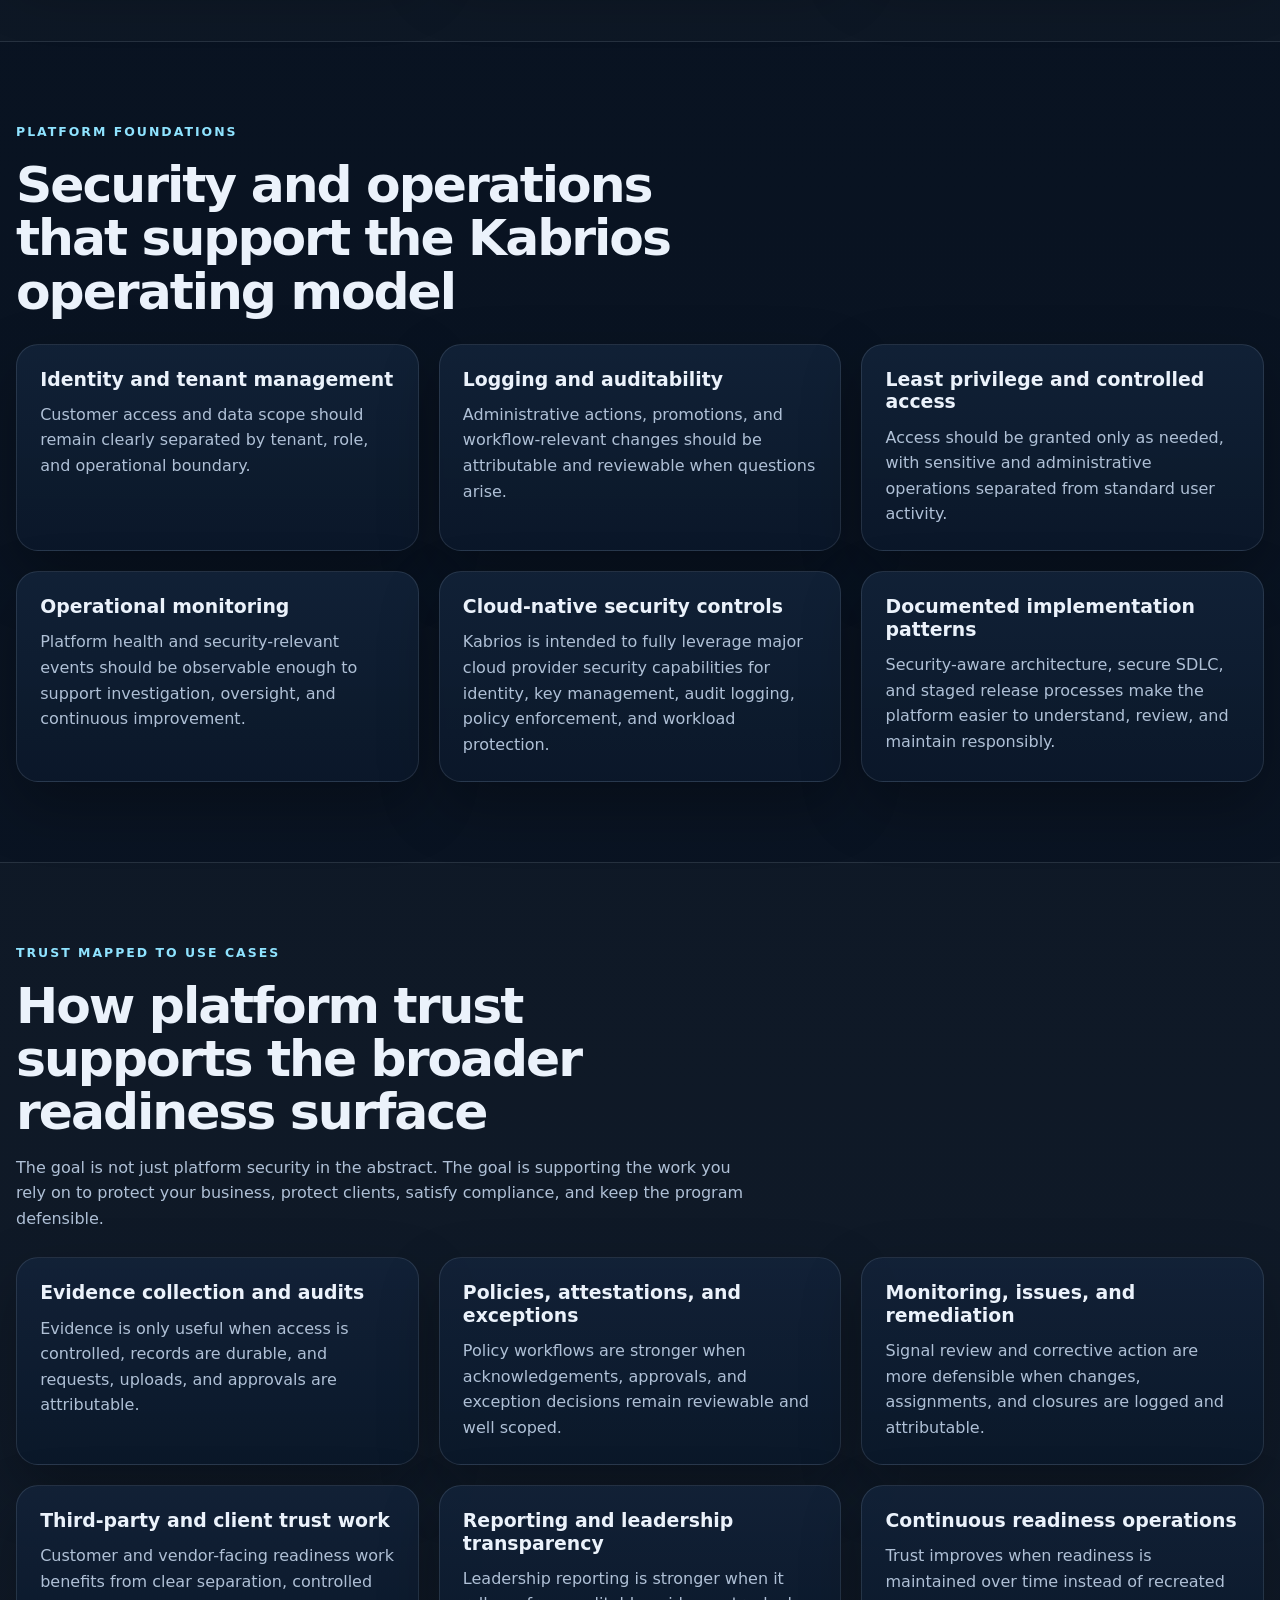
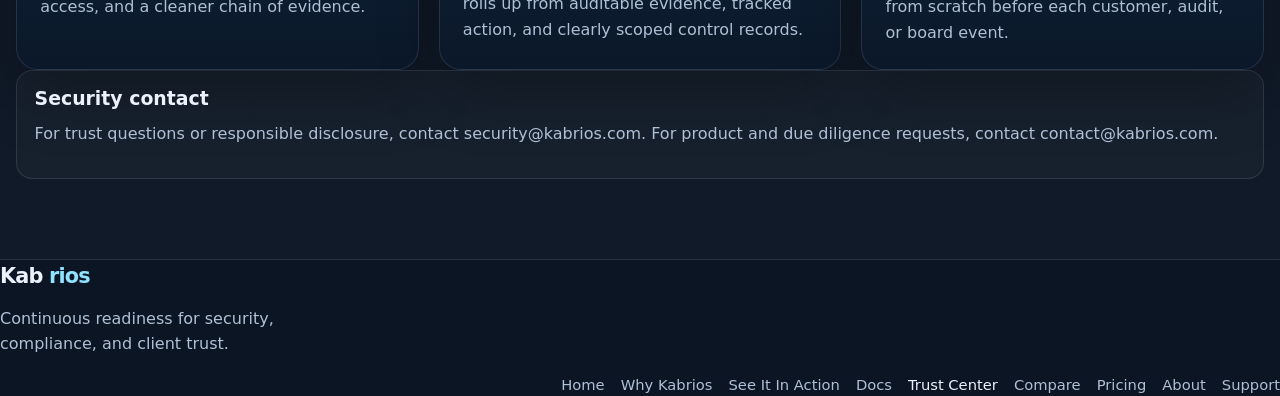
==== commit 145dc081: "Clean up trust center HTML structure" ====
--- a/index.html
+++ b/index.html
@@ -40,52 +40,87 @@
      </span>
     </a>
     <nav aria-label="Primary navigation" class="site-nav">
-     <a href="https://kabrios.com/">
-      Home
-     </a>
-     <a href="https://why.kabrios.com/">
-      Why Kabrios
-     </a>
-     <a href="https://seeit.kabrios.com/">
-      See It In Action
-     </a>
-     <a href="https://docs.kabrios.com/">
-      Docs
-     </a>
-     <a aria-current="page" href="https://trust.kabrios.com/">
-      Trust Center
-     </a>
-     <a href="https://compare.kabrios.com/">
-      Compare
-     </a>
-     <a href="https://pricing.kabrios.com/">
-      Pricing
-     </a>
-     <a href="https://about.kabrios.com/">
-      About
-     </a>
-     <a href="https://support.kabrios.com/">
-      Support
-     </a>
+     <a href="https://kabrios.com/">Home</a>
+     <a href="https://why.kabrios.com/">Why Kabrios</a>
+     <a href="https://seeit.kabrios.com/">See It In Action</a>
+     <a href="https://docs.kabrios.com/">Docs</a>
+     <a aria-current="page" href="https://trust.kabrios.com/">Trust Center</a>
+     <a href="https://compare.kabrios.com/">Compare</a>
+     <a href="https://pricing.kabrios.com/">Pricing</a>
+     <a href="https://about.kabrios.com/">About</a>
+     <a href="https://support.kabrios.com/">Support</a>
     </nav>
     <div class="nav-actions">
-     <a class="nav-button nav-button-secondary" href="https://app.kabrios.com/">
-      Login
-     </a>
-     <a class="nav-button nav-button-primary" href="https://app.kabrios.com/">
-      Try now
-     </a>
+     <a class="nav-button nav-button-secondary" href="https://app.kabrios.com/">Login</a>
+     <a class="nav-button nav-button-primary" href="https://app.kabrios.com/">Try now</a>
     </div>
-    <div class="nav-cta"><a class="btn nav-btn" href="https://app.kabrios.com/">Try now</a></div>
-  </div>
-</nav>
-<main>
-<section class="hero"><div class="container"><p class="eyebrow">Trust Center</p><h1>Security, operations, and transparency for a platform that supports real readiness work.</h1><p class="lead">Kabrios supports evidence collection, control mapping, monitoring review, workflows, reporting, policy coordination, audits, and broader readiness operations. This page explains the security and operational principles behind that work and how we approach access, attribution, separation, and defensibility.</p></div></section>
-<section class="section alt"><div class="container"><div class="section-head"><p class="eyebrow">Why trust matters here</p><h2>Your readiness program is only as defensible as the system behind it</h2><p>Evidence, workflows, approvals, and reporting are strongest when access is controlled, records are durable, actions are attributable, and customer data remains clearly separated.</p></div><div class="grid three"><article class="card"><h3>Protect your data</h3><p>Identity, tenant separation, logging, access control, and operational visibility support the safe handling of your program records.</p></article><article class="card"><h3>Protect your clients</h3><p>Trust improves when you can explain how evidence, changes, and accountability are maintained in a reviewable system.</p></article><article class="card"><h3>Satisfy compliance</h3><p>Auditable operations help you support internal reviews, due diligence, and external assurance work more credibly.</p></article></div></div></section>
-<section class="section"><div class="container"><div class="section-head"><p class="eyebrow">Platform foundations</p><h2>Security and operations that support the Kabrios operating model</h2></div><div class="grid three"><article class="card"><h3>Identity and tenant management</h3><p>Customer access and data scope should remain clearly separated by tenant, role, and operational boundary.</p></article><article class="card"><h3>Logging and auditability</h3><p>Administrative actions, promotions, and workflow-relevant changes should be attributable and reviewable when questions arise.</p></article><article class="card"><h3>Least privilege and controlled access</h3><p>Access should be granted only as needed, with sensitive and administrative operations separated from standard user activity.</p></article><article class="card"><h3>Operational monitoring</h3><p>Platform health and security-relevant events should be observable enough to support investigation, oversight, and continuous improvement.</p></article><article class="card"><h3>Cloud-native security controls</h3><p>Kabrios is intended to fully leverage major cloud provider security capabilities for identity, key management, audit logging, policy enforcement, and workload protection.</p></article><article class="card"><h3>Documented implementation patterns</h3><p>Security-aware architecture, secure SDLC, and staged release processes make the platform easier to understand, review, and maintain responsibly.</p></article></div></div></section>
-<section class="section section-accent"><div class="container"><div class="section-head"><p class="eyebrow">Trust mapped to use cases</p><h2>How platform trust supports the broader readiness surface</h2><p>The goal is not just platform security in the abstract. The goal is supporting the work you rely on to protect your business, protect clients, satisfy compliance, and keep the program defensible.</p></div><div class="grid three"><article class="card"><h3>Evidence collection and audits</h3><p>Evidence is only useful when access is controlled, records are durable, and requests, uploads, and approvals are attributable.</p></article><article class="card"><h3>Policies, attestations, and exceptions</h3><p>Policy workflows are stronger when acknowledgements, approvals, and exception decisions remain reviewable and well scoped.</p></article><article class="card"><h3>Monitoring, issues, and remediation</h3><p>Signal review and corrective action are more defensible when changes, assignments, and closures are logged and attributable.</p></article><article class="card"><h3>Third-party and client trust work</h3><p>Customer and vendor-facing readiness work benefits from clear separation, controlled access, and a cleaner chain of evidence.</p></article><article class="card"><h3>Reporting and leadership transparency</h3><p>Leadership reporting is stronger when it rolls up from auditable evidence, tracked action, and clearly scoped control records.</p></article><article class="card"><h3>Continuous readiness operations</h3><p>Trust improves when readiness is maintained over time instead of recreated from scratch before each customer, audit, or board event.</p></article></div><div class="contact-box"><h3>Security contact</h3><p>For trust questions or responsible disclosure, contact <a href="mailto:security@kabrios.com">security@kabrios.com</a>. For product and due diligence requests, contact <a href="mailto:contact@kabrios.com">contact@kabrios.com</a>.</p></div></div></section>
-</main><footer>
-  <div class="container footer-shell">
+   </div>
+  </header>
+  <main>
+   <section class="hero">
+    <div class="container">
+     <p class="eyebrow">Trust Center</p>
+     <h1>Security, operations, and transparency for a platform that supports real readiness work.</h1>
+     <p class="lead">Kabrios supports evidence collection, control mapping, monitoring review, workflows, reporting, policy coordination, audits, and broader readiness operations. This page explains the security and operational principles behind that work and how we approach access, attribution, separation, and defensibility.</p>
+    </div>
+   </section>
+
+   <section class="section alt">
+    <div class="container">
+     <div class="section-head">
+      <p class="eyebrow">Why trust matters here</p>
+      <h2>Your readiness program is only as defensible as the system behind it</h2>
+      <p>Evidence, workflows, approvals, and reporting are strongest when access is controlled, records are durable, actions are attributable, and customer data remains clearly separated.</p>
+     </div>
+     <div class="grid three">
+      <article class="card"><h3>Protect your data</h3><p>Identity, tenant separation, logging, access control, and operational visibility support the safe handling of your program records.</p></article>
+      <article class="card"><h3>Protect your clients</h3><p>Trust improves when you can explain how evidence, changes, and accountability are maintained in a reviewable system.</p></article>
+      <article class="card"><h3>Satisfy compliance</h3><p>Auditable operations help you support internal reviews, due diligence, and external assurance work more credibly.</p></article>
+     </div>
+    </div>
+   </section>
+
+   <section class="section">
+    <div class="container">
+     <div class="section-head">
+      <p class="eyebrow">Platform foundations</p>
+      <h2>Security and operations that support the Kabrios operating model</h2>
+     </div>
+     <div class="grid three">
+      <article class="card"><h3>Identity and tenant management</h3><p>Customer access and data scope should remain clearly separated by tenant, role, and operational boundary.</p></article>
+      <article class="card"><h3>Logging and auditability</h3><p>Administrative actions, promotions, and workflow-relevant changes should be attributable and reviewable when questions arise.</p></article>
+      <article class="card"><h3>Least privilege and controlled access</h3><p>Access should be granted only as needed, with sensitive and administrative operations separated from standard user activity.</p></article>
+      <article class="card"><h3>Operational monitoring</h3><p>Platform health and security-relevant events should be observable enough to support investigation, oversight, and continuous improvement.</p></article>
+      <article class="card"><h3>Cloud-native security controls</h3><p>Kabrios is intended to fully leverage major cloud provider security capabilities for identity, key management, audit logging, policy enforcement, and workload protection.</p></article>
+      <article class="card"><h3>Documented implementation patterns</h3><p>Security-aware architecture, secure SDLC, and staged release processes make the platform easier to understand, review, and maintain responsibly.</p></article>
+     </div>
+    </div>
+   </section>
+
+   <section class="section section-accent">
+    <div class="container">
+     <div class="section-head">
+      <p class="eyebrow">Trust mapped to use cases</p>
+      <h2>How platform trust supports the broader readiness surface</h2>
+      <p>The goal is not just platform security in the abstract. The goal is supporting the work you rely on to protect your business, protect clients, satisfy compliance, and keep the program defensible.</p>
+     </div>
+     <div class="grid three">
+      <article class="card"><h3>Evidence collection and audits</h3><p>Evidence is only useful when access is controlled, records are durable, and requests, uploads, and approvals are attributable.</p></article>
+      <article class="card"><h3>Policies, attestations, and exceptions</h3><p>Policy workflows are stronger when acknowledgements, approvals, and exception decisions remain reviewable and well scoped.</p></article>
+      <article class="card"><h3>Monitoring, issues, and remediation</h3><p>Signal review and corrective action are more defensible when changes, assignments, and closures are logged and attributable.</p></article>
+      <article class="card"><h3>Third-party and client trust work</h3><p>Customer and vendor-facing readiness work benefits from clear separation, controlled access, and a cleaner chain of evidence.</p></article>
+      <article class="card"><h3>Reporting and leadership transparency</h3><p>Leadership reporting is stronger when it rolls up from auditable evidence, tracked action, and clearly scoped control records.</p></article>
+      <article class="card"><h3>Continuous readiness operations</h3><p>Trust improves when readiness is maintained over time instead of recreated from scratch before each customer, audit, or board event.</p></article>
+     </div>
+     <div class="contact-box">
+      <h3>Security contact</h3>
+      <p>For trust questions or responsible disclosure, contact <a href="mailto:security@kabrios.com">security@kabrios.com</a>. For product and due diligence requests, contact <a href="mailto:contact@kabrios.com">contact@kabrios.com</a>.</p>
+     </div>
+    </div>
+   </section>
+  </main>
+  <footer>
+   <div class="container footer-shell">
     <div>
      <a class="brand footer-brand" href="https://kabrios.com/">
       Kab
@@ -93,38 +128,18 @@
        rios
       </span>
      </a>
-     <p class="footer-copy">
-      Continuous readiness for security, compliance, and client trust.
-     </p>
+     <p class="footer-copy">Continuous readiness for security, compliance, and client trust.</p>
     </div>
     <nav aria-label="Footer navigation" class="footer-nav">
-     <a href="https://kabrios.com/">
-      Home
-     </a>
-     <a href="https://why.kabrios.com/">
-      Why Kabrios
-     </a>
-     <a href="https://seeit.kabrios.com/">
-      See It In Action
-     </a>
-     <a href="https://docs.kabrios.com/">
-      Docs
-     </a>
-     <a aria-current="page" href="https://trust.kabrios.com/">
-      Trust Center
-     </a>
-     <a href="https://compare.kabrios.com/">
-      Compare
-     </a>
-     <a href="https://pricing.kabrios.com/">
-      Pricing
-     </a>
-     <a href="https://about.kabrios.com/">
-      About
-     </a>
-     <a href="https://support.kabrios.com/">
-      Support
-     </a>
+     <a href="https://kabrios.com/">Home</a>
+     <a href="https://why.kabrios.com/">Why Kabrios</a>
+     <a href="https://seeit.kabrios.com/">See It In Action</a>
+     <a href="https://docs.kabrios.com/">Docs</a>
+     <a aria-current="page" href="https://trust.kabrios.com/">Trust Center</a>
+     <a href="https://compare.kabrios.com/">Compare</a>
+     <a href="https://pricing.kabrios.com/">Pricing</a>
+     <a href="https://about.kabrios.com/">About</a>
+     <a href="https://support.kabrios.com/">Support</a>
     </nav>
    </div>
   </footer>
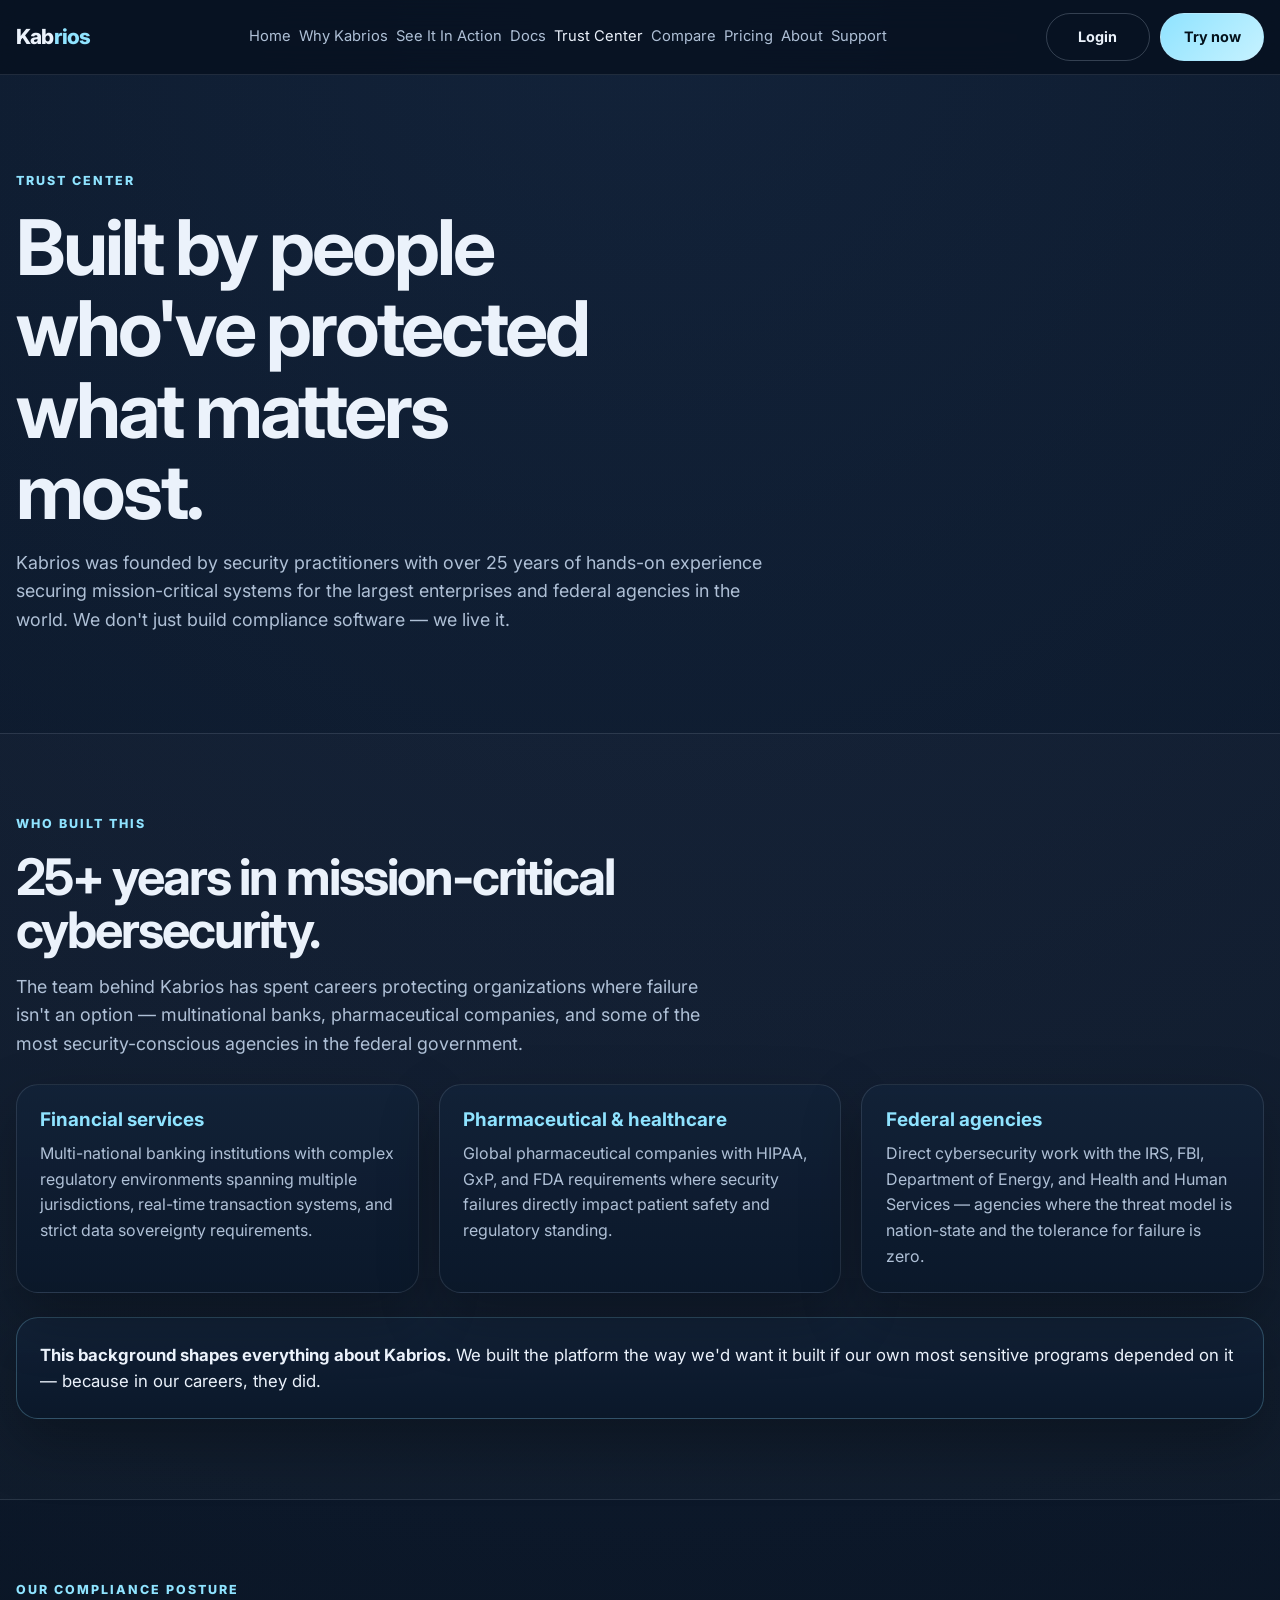
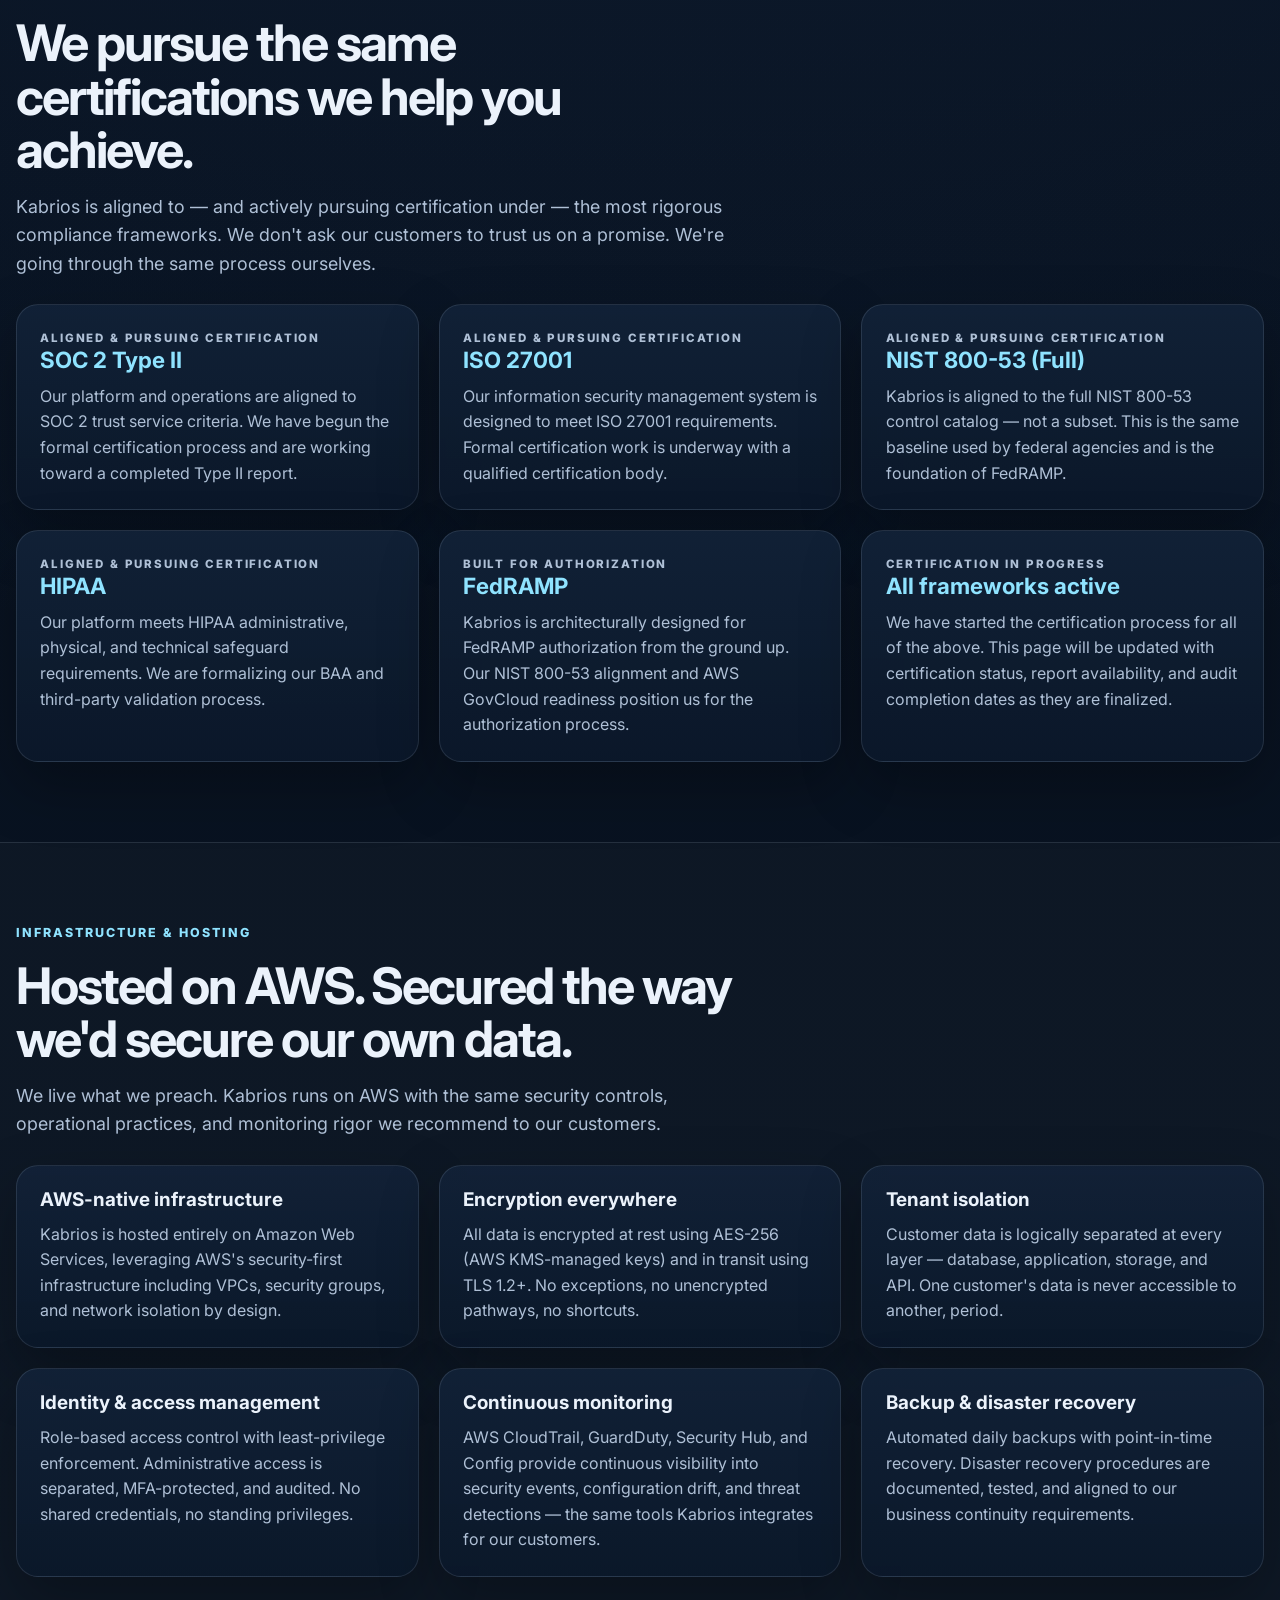
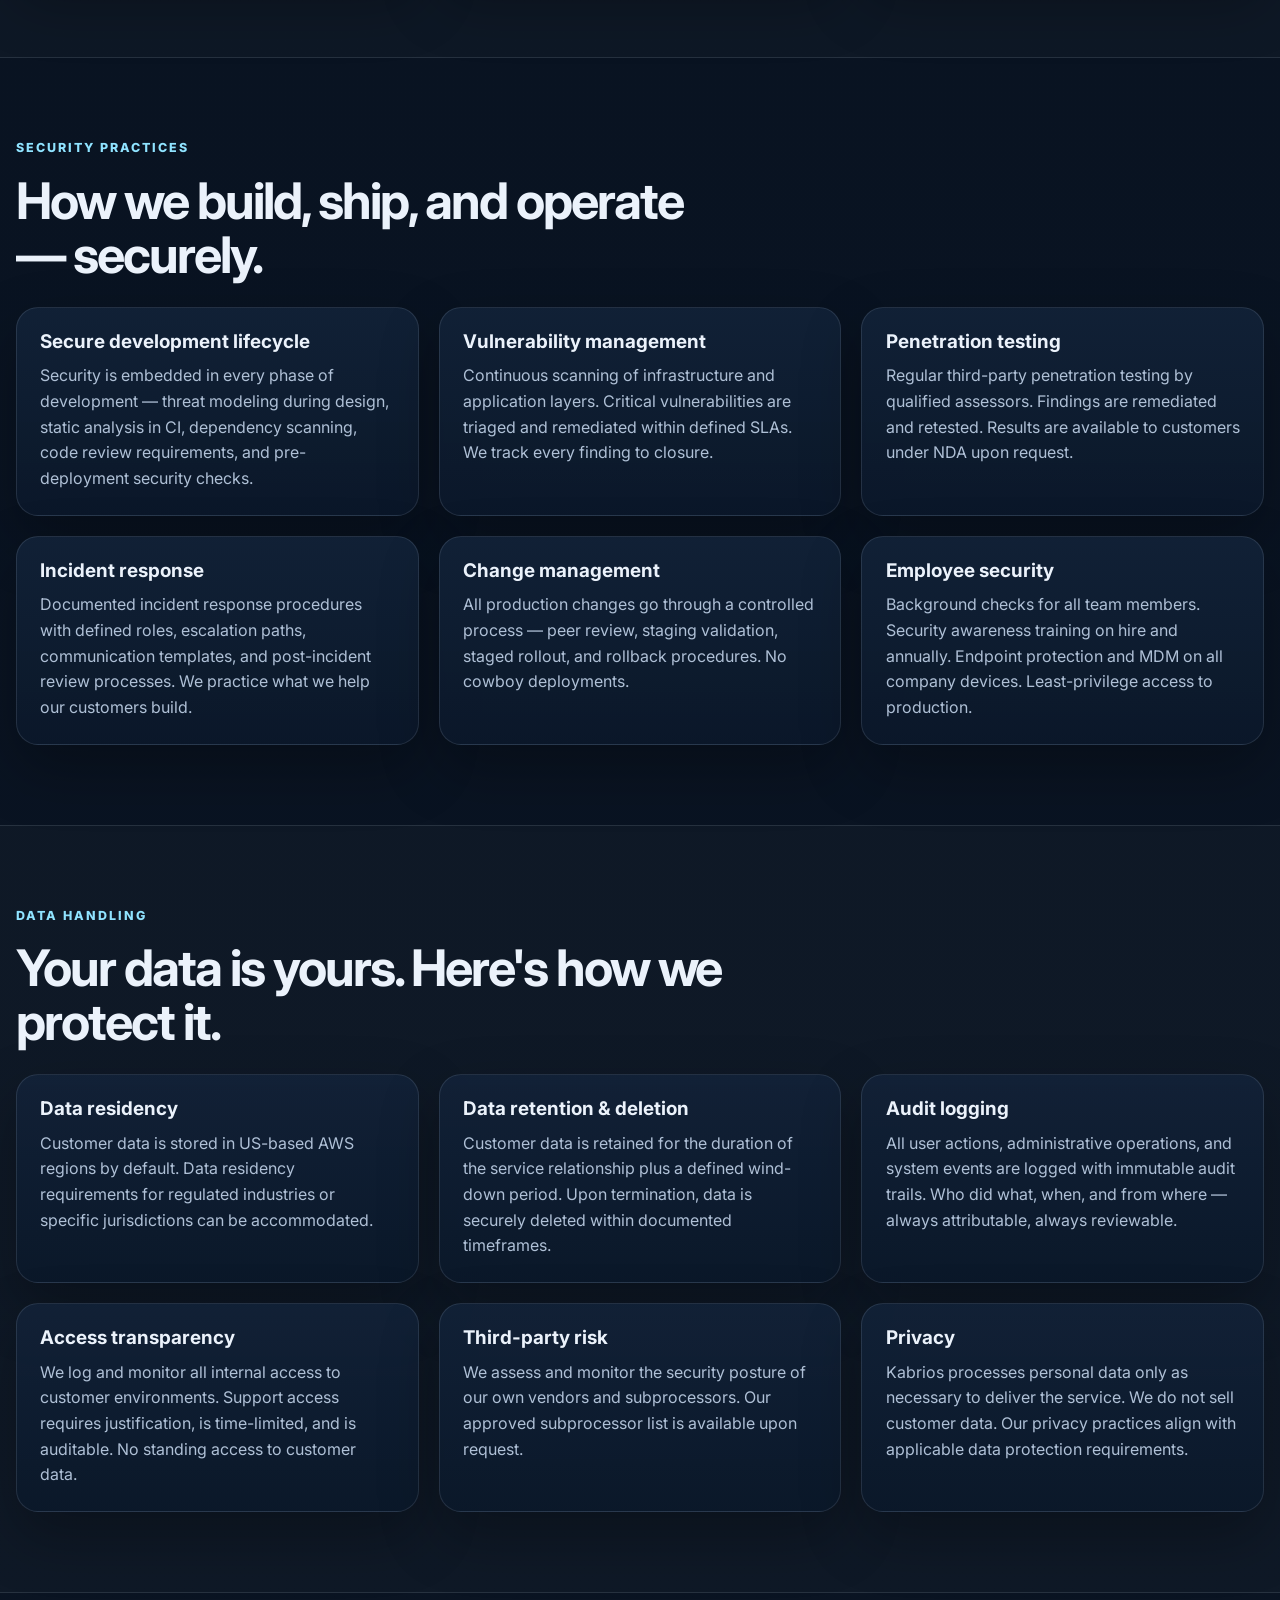
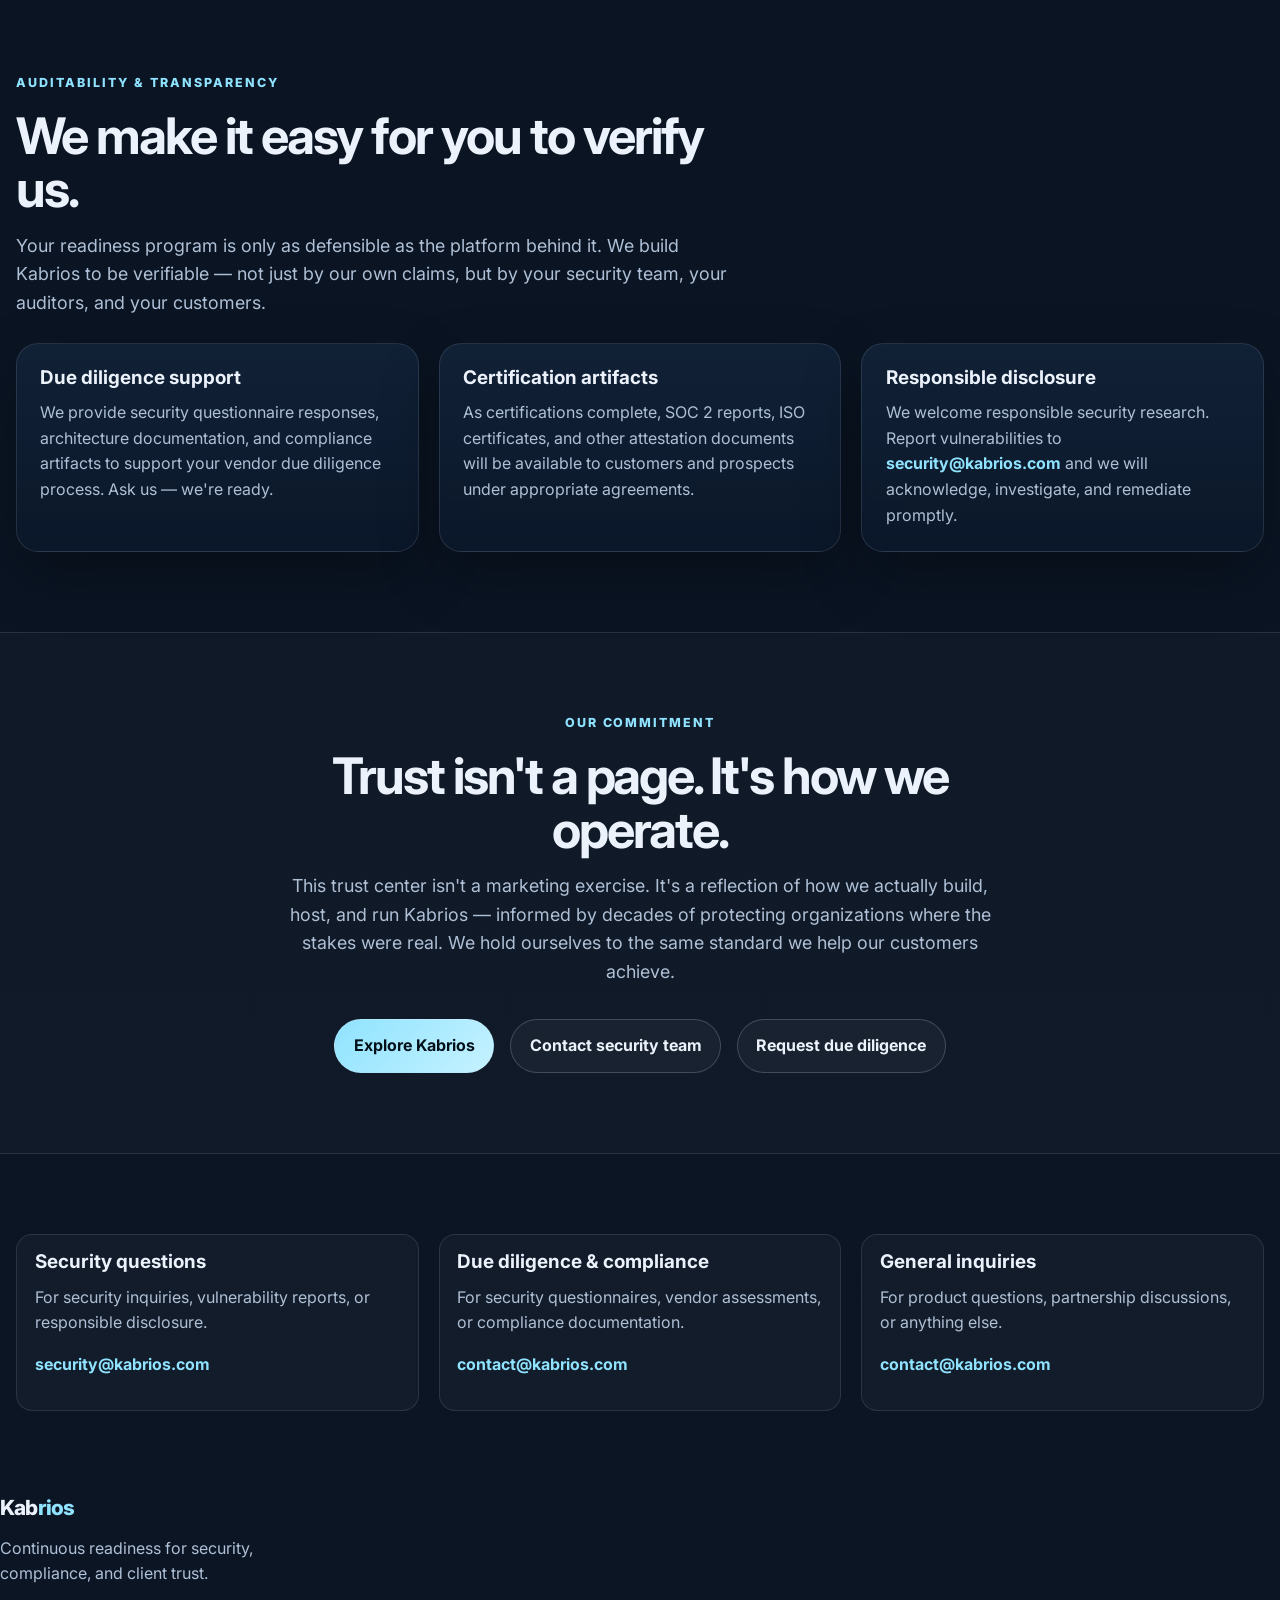
==== commit 4008bc0a: "updates" ====
--- a/index.html
+++ b/index.html
@@ -1,147 +1,341 @@
 <!DOCTYPE html>
 <html lang="en">
- <head>
-  <meta charset="utf-8"/>
-  <meta content="width=device-width, initial-scale=1" name="viewport"/>
-  <title>
-   Kabrios Trust Center | Security, Auditability, and Platform Operations
-  </title>
-  <meta content="Learn how Kabrios approaches platform security, access control, auditability, tenant separation, and operational safeguards for security compliance workflows." name="description"/>
-  <link href="https://trust.kabrios.com/" rel="canonical"/>
-  <link href="styles.css" rel="stylesheet"/>
-  <meta content="#07111f" name="theme-color"/>
-  <meta content="Kabrios Trust Center | Security, Auditability, and Platform Operations" property="og:title"/>
-  <meta content="Learn how Kabrios approaches platform security, access control, auditability, tenant separation, and operational safeguards for security compliance workflows." property="og:description"/>
-  <meta content="article" property="og:type"/>
-  <meta content="https://trust.kabrios.com/" property="og:url"/>
-  <meta content="index,follow,max-snippet:-1,max-image-preview:large,max-video-preview:-1" name="robots"/>
-  <meta content="Kabrios" property="og:site_name"/>
-  <meta content="en_US" property="og:locale"/>
-  <meta content="summary" name="twitter:card"/>
-  <meta content="Kabrios Trust Center | Security, Auditability, and Platform Operations" name="twitter:title"/>
-  <meta content="Learn how Kabrios approaches platform security, access control, auditability, tenant separation, and operational safeguards for security compliance workflows." name="twitter:description"/>
-  <script type="application/ld+json">
-   {"@context":"https://schema.org","@type":"Organization","name":"Kabrios","url":"https://kabrios.com/","logo":"https://kabrios.com/"}
-  </script>
-  <script type="application/ld+json">
-   {"@context":"https://schema.org","@type":"WebPage","name":"Kabrios Trust Center","url":"https://trust.kabrios.com/","description":"Learn how Kabrios approaches platform security, access control, auditability, tenant separation, and operational safeguards for security compliance workflows.","isPartOf":{"@type":"WebSite","name":"Kabrios","url":"https://kabrios.com/"}}
-  </script>
-  <script type="application/ld+json">
-   {"@context":"https://schema.org","@type":"BreadcrumbList","itemListElement":[{"@type":"ListItem","position":1,"name":"Kabrios","item":"https://kabrios.com/"},{"@type":"ListItem","position":2,"name":"Kabrios Trust Center","item":"https://trust.kabrios.com/"}]}
-  </script>
- </head>
- <body>
-  <header class="site-header">
-   <div class="container nav-wrap">
-    <a aria-label="Kabrios home" class="brand" href="https://kabrios.com/">
-     Kab
-     <span>
-      rios
-     </span>
-    </a>
+<head>
+<meta charset="utf-8">
+<meta name="viewport" content="width=device-width, initial-scale=1">
+<title>Kabrios Trust Center | Built by Security Experts, Secured Like We Mean It</title>
+<meta name="description" content="25+ years of mission-critical cybersecurity for Fortune 500 banks, pharmaceutical companies, and federal agencies including IRS, FBI, DOE, and HHS. See how Kabrios earns your trust.">
+<link rel="canonical" href="https://trust.kabrios.com/">
+<meta name="theme-color" content="#07111f">
+<meta property="og:title" content="Kabrios Trust Center | Built by Security Experts">
+<meta property="og:description" content="25+ years of cybersecurity for the world's most demanding organizations. See how Kabrios is built, hosted, and secured.">
+<meta property="og:type" content="website">
+<meta property="og:url" content="https://trust.kabrios.com/">
+<meta property="og:site_name" content="Kabrios">
+<meta name="twitter:card" content="summary">
+<meta name="twitter:title" content="Kabrios Trust Center | Built by Security Experts">
+<meta name="twitter:description" content="25+ years of cybersecurity for the world's most demanding organizations. See how Kabrios is built, hosted, and secured.">
+<meta name="robots" content="index,follow,max-snippet:-1,max-image-preview:large,max-video-preview:-1">
+<link rel="preconnect" href="https://fonts.googleapis.com">
+<link rel="preconnect" href="https://fonts.gstatic.com" crossorigin>
+<link href="https://fonts.googleapis.com/css2?family=Inter:wght@400;500;700;800&display=swap" rel="stylesheet">
+<link rel="stylesheet" href="styles.css">
+<script type="application/ld+json">
+{"@context":"https://schema.org","@type":"Organization","name":"Kabrios","url":"https://kabrios.com/","logo":"https://kabrios.com/"}
+</script>
+<script type="application/ld+json">
+{"@context":"https://schema.org","@type":"WebPage","name":"Kabrios Trust Center","url":"https://trust.kabrios.com/","description":"Learn how Kabrios is built, hosted, and secured by cybersecurity experts with 25+ years in mission-critical environments.","isPartOf":{"@type":"WebSite","name":"Kabrios","url":"https://kabrios.com/"}}
+</script>
+<script type="application/ld+json">
+{"@context":"https://schema.org","@type":"BreadcrumbList","itemListElement":[{"@type":"ListItem","position":1,"name":"Kabrios","item":"https://kabrios.com/"},{"@type":"ListItem","position":2,"name":"Trust Center","item":"https://trust.kabrios.com/"}]}
+</script>
+</head>
+<body data-kabrios-page="trust">
+
+<!-- ════════ NAV ════════ -->
+<header class="site-header">
+  <div class="container nav-wrap">
+    <a class="brand" href="https://kabrios.com/">Kab<span>rios</span></a>
     <nav aria-label="Primary navigation" class="site-nav">
-     <a href="https://kabrios.com/">Home</a>
-     <a href="https://why.kabrios.com/">Why Kabrios</a>
-     <a href="https://seeit.kabrios.com/">See It In Action</a>
-     <a href="https://docs.kabrios.com/">Docs</a>
-     <a aria-current="page" href="https://trust.kabrios.com/">Trust Center</a>
-     <a href="https://compare.kabrios.com/">Compare</a>
-     <a href="https://pricing.kabrios.com/">Pricing</a>
-     <a href="https://about.kabrios.com/">About</a>
-     <a href="https://support.kabrios.com/">Support</a>
+      <a href="https://kabrios.com/">Home</a>
+      <a href="https://why.kabrios.com/">Why Kabrios</a>
+      <a href="https://seeit.kabrios.com/">See It In Action</a>
+      <a href="https://docs.kabrios.com/">Docs</a>
+      <a href="https://trust.kabrios.com/" aria-current="page">Trust Center</a>
+      <a href="https://compare.kabrios.com/">Compare</a>
+      <a href="https://pricing.kabrios.com/">Pricing</a>
+      <a href="https://about.kabrios.com/">About</a>
+      <a href="https://support.kabrios.com/">Support</a>
     </nav>
     <div class="nav-actions">
-     <a class="nav-button nav-button-secondary" href="https://app.kabrios.com/">Login</a>
-     <a class="nav-button nav-button-primary" href="https://app.kabrios.com/">Try now</a>
-    </div>
-   </div>
-  </header>
-  <main>
-   <section class="hero">
-    <div class="container">
-     <p class="eyebrow">Trust Center</p>
-     <h1>Security, operations, and transparency for a platform that supports real readiness work.</h1>
-     <p class="lead">Kabrios supports evidence collection, control mapping, monitoring review, workflows, reporting, policy coordination, audits, and broader readiness operations. This page explains the security and operational principles behind that work and how we approach access, attribution, separation, and defensibility.</p>
-    </div>
-   </section>
-
-   <section class="section alt">
-    <div class="container">
-     <div class="section-head">
-      <p class="eyebrow">Why trust matters here</p>
-      <h2>Your readiness program is only as defensible as the system behind it</h2>
-      <p>Evidence, workflows, approvals, and reporting are strongest when access is controlled, records are durable, actions are attributable, and customer data remains clearly separated.</p>
-     </div>
-     <div class="grid three">
-      <article class="card"><h3>Protect your data</h3><p>Identity, tenant separation, logging, access control, and operational visibility support the safe handling of your program records.</p></article>
-      <article class="card"><h3>Protect your clients</h3><p>Trust improves when you can explain how evidence, changes, and accountability are maintained in a reviewable system.</p></article>
-      <article class="card"><h3>Satisfy compliance</h3><p>Auditable operations help you support internal reviews, due diligence, and external assurance work more credibly.</p></article>
-     </div>
-    </div>
-   </section>
-
-   <section class="section">
-    <div class="container">
-     <div class="section-head">
-      <p class="eyebrow">Platform foundations</p>
-      <h2>Security and operations that support the Kabrios operating model</h2>
-     </div>
-     <div class="grid three">
-      <article class="card"><h3>Identity and tenant management</h3><p>Customer access and data scope should remain clearly separated by tenant, role, and operational boundary.</p></article>
-      <article class="card"><h3>Logging and auditability</h3><p>Administrative actions, promotions, and workflow-relevant changes should be attributable and reviewable when questions arise.</p></article>
-      <article class="card"><h3>Least privilege and controlled access</h3><p>Access should be granted only as needed, with sensitive and administrative operations separated from standard user activity.</p></article>
-      <article class="card"><h3>Operational monitoring</h3><p>Platform health and security-relevant events should be observable enough to support investigation, oversight, and continuous improvement.</p></article>
-      <article class="card"><h3>Cloud-native security controls</h3><p>Kabrios is intended to fully leverage major cloud provider security capabilities for identity, key management, audit logging, policy enforcement, and workload protection.</p></article>
-      <article class="card"><h3>Documented implementation patterns</h3><p>Security-aware architecture, secure SDLC, and staged release processes make the platform easier to understand, review, and maintain responsibly.</p></article>
-     </div>
-    </div>
-   </section>
-
-   <section class="section section-accent">
-    <div class="container">
-     <div class="section-head">
-      <p class="eyebrow">Trust mapped to use cases</p>
-      <h2>How platform trust supports the broader readiness surface</h2>
-      <p>The goal is not just platform security in the abstract. The goal is supporting the work you rely on to protect your business, protect clients, satisfy compliance, and keep the program defensible.</p>
-     </div>
-     <div class="grid three">
-      <article class="card"><h3>Evidence collection and audits</h3><p>Evidence is only useful when access is controlled, records are durable, and requests, uploads, and approvals are attributable.</p></article>
-      <article class="card"><h3>Policies, attestations, and exceptions</h3><p>Policy workflows are stronger when acknowledgements, approvals, and exception decisions remain reviewable and well scoped.</p></article>
-      <article class="card"><h3>Monitoring, issues, and remediation</h3><p>Signal review and corrective action are more defensible when changes, assignments, and closures are logged and attributable.</p></article>
-      <article class="card"><h3>Third-party and client trust work</h3><p>Customer and vendor-facing readiness work benefits from clear separation, controlled access, and a cleaner chain of evidence.</p></article>
-      <article class="card"><h3>Reporting and leadership transparency</h3><p>Leadership reporting is stronger when it rolls up from auditable evidence, tracked action, and clearly scoped control records.</p></article>
-      <article class="card"><h3>Continuous readiness operations</h3><p>Trust improves when readiness is maintained over time instead of recreated from scratch before each customer, audit, or board event.</p></article>
-     </div>
-     <div class="contact-box">
-      <h3>Security contact</h3>
-      <p>For trust questions or responsible disclosure, contact <a href="mailto:security@kabrios.com">security@kabrios.com</a>. For product and due diligence requests, contact <a href="mailto:contact@kabrios.com">contact@kabrios.com</a>.</p>
-     </div>
-    </div>
-   </section>
-  </main>
-  <footer>
-   <div class="container footer-shell">
+      <a href="https://app.kabrios.com" class="nav-button nav-button-secondary">Login</a>
+      <a href="https://app.kabrios.com" class="nav-button nav-button-primary">Try now</a>
+    </div>
+  </div>
+</header>
+
+<main>
+
+<!-- ════════ HERO ════════ -->
+<section class="hero">
+  <div class="container">
+    <p class="eyebrow">Trust center</p>
+    <h1>Built by people who've protected what matters most.</h1>
+    <p class="lead">Kabrios was founded by security practitioners with over 25 years of hands-on experience securing mission-critical systems for the largest enterprises and federal agencies in the world. We don't just build compliance software — we live it.</p>
+  </div>
+</section>
+
+<!-- ════════ FOUNDER CREDIBILITY ════════ -->
+<section class="section alt">
+  <div class="container">
+    <div class="section-head">
+      <p class="eyebrow">Who built this</p>
+      <h2>25+ years in mission-critical cybersecurity.</h2>
+      <p class="lead">The team behind Kabrios has spent careers protecting organizations where failure isn't an option — multinational banks, pharmaceutical companies, and some of the most security-conscious agencies in the federal government.</p>
+    </div>
+    <div class="grid three">
+      <div class="card">
+        <h3 style="color: var(--accent);">Financial services</h3>
+        <p>Multi-national banking institutions with complex regulatory environments spanning multiple jurisdictions, real-time transaction systems, and strict data sovereignty requirements.</p>
+      </div>
+      <div class="card">
+        <h3 style="color: var(--accent);">Pharmaceutical & healthcare</h3>
+        <p>Global pharmaceutical companies with HIPAA, GxP, and FDA requirements where security failures directly impact patient safety and regulatory standing.</p>
+      </div>
+      <div class="card">
+        <h3 style="color: var(--accent);">Federal agencies</h3>
+        <p>Direct cybersecurity work with the IRS, FBI, Department of Energy, and Health and Human Services — agencies where the threat model is nation-state and the tolerance for failure is zero.</p>
+      </div>
+    </div>
+    <div class="card" style="margin-top: 1.5rem; border-color: rgba(143, 227, 255, 0.25);">
+      <p style="font-size: 1.05rem; color: var(--text); margin-bottom: 0;"><strong>This background shapes everything about Kabrios.</strong> We built the platform the way we'd want it built if our own most sensitive programs depended on it — because in our careers, they did.</p>
+    </div>
+  </div>
+</section>
+
+<!-- ════════ OUR COMPLIANCE POSTURE ════════ -->
+<section class="section">
+  <div class="container">
+    <div class="section-head">
+      <p class="eyebrow">Our compliance posture</p>
+      <h2>We pursue the same certifications we help you achieve.</h2>
+      <p class="lead">Kabrios is aligned to — and actively pursuing certification under — the most rigorous compliance frameworks. We don't ask our customers to trust us on a promise. We're going through the same process ourselves.</p>
+    </div>
+
+    <div class="grid three">
+      <div class="card">
+        <p class="eyebrow" style="font-size: 0.72rem;">Aligned & pursuing certification</p>
+        <h3 style="color: var(--accent); font-size: 1.4rem;">SOC 2 Type II</h3>
+        <p>Our platform and operations are aligned to SOC 2 trust service criteria. We have begun the formal certification process and are working toward a completed Type II report.</p>
+      </div>
+      <div class="card">
+        <p class="eyebrow" style="font-size: 0.72rem;">Aligned & pursuing certification</p>
+        <h3 style="color: var(--accent); font-size: 1.4rem;">ISO 27001</h3>
+        <p>Our information security management system is designed to meet ISO 27001 requirements. Formal certification work is underway with a qualified certification body.</p>
+      </div>
+      <div class="card">
+        <p class="eyebrow" style="font-size: 0.72rem;">Aligned & pursuing certification</p>
+        <h3 style="color: var(--accent); font-size: 1.4rem;">NIST 800-53 (Full)</h3>
+        <p>Kabrios is aligned to the full NIST 800-53 control catalog — not a subset. This is the same baseline used by federal agencies and is the foundation of FedRAMP.</p>
+      </div>
+      <div class="card">
+        <p class="eyebrow" style="font-size: 0.72rem;">Aligned & pursuing certification</p>
+        <h3 style="color: var(--accent); font-size: 1.4rem;">HIPAA</h3>
+        <p>Our platform meets HIPAA administrative, physical, and technical safeguard requirements. We are formalizing our BAA and third-party validation process.</p>
+      </div>
+      <div class="card">
+        <p class="eyebrow" style="font-size: 0.72rem;">Built for authorization</p>
+        <h3 style="color: var(--accent); font-size: 1.4rem;">FedRAMP</h3>
+        <p>Kabrios is architecturally designed for FedRAMP authorization from the ground up. Our NIST 800-53 alignment and AWS GovCloud readiness position us for the authorization process.</p>
+      </div>
+      <div class="card">
+        <p class="eyebrow" style="font-size: 0.72rem;">Certification in progress</p>
+        <h3 style="color: var(--accent); font-size: 1.4rem;">All frameworks active</h3>
+        <p>We have started the certification process for all of the above. This page will be updated with certification status, report availability, and audit completion dates as they are finalized.</p>
+      </div>
+    </div>
+  </div>
+</section>
+
+<!-- ════════ HOW WE'RE HOSTED ════════ -->
+<section class="section section-accent">
+  <div class="container">
+    <div class="section-head">
+      <p class="eyebrow">Infrastructure & hosting</p>
+      <h2>Hosted on AWS. Secured the way we'd secure our own data.</h2>
+      <p class="lead">We live what we preach. Kabrios runs on AWS with the same security controls, operational practices, and monitoring rigor we recommend to our customers.</p>
+    </div>
+
+    <div class="grid three">
+      <div class="card">
+        <h3>AWS-native infrastructure</h3>
+        <p>Kabrios is hosted entirely on Amazon Web Services, leveraging AWS's security-first infrastructure including VPCs, security groups, and network isolation by design.</p>
+      </div>
+      <div class="card">
+        <h3>Encryption everywhere</h3>
+        <p>All data is encrypted at rest using AES-256 (AWS KMS-managed keys) and in transit using TLS 1.2+. No exceptions, no unencrypted pathways, no shortcuts.</p>
+      </div>
+      <div class="card">
+        <h3>Tenant isolation</h3>
+        <p>Customer data is logically separated at every layer — database, application, storage, and API. One customer's data is never accessible to another, period.</p>
+      </div>
+      <div class="card">
+        <h3>Identity & access management</h3>
+        <p>Role-based access control with least-privilege enforcement. Administrative access is separated, MFA-protected, and audited. No shared credentials, no standing privileges.</p>
+      </div>
+      <div class="card">
+        <h3>Continuous monitoring</h3>
+        <p>AWS CloudTrail, GuardDuty, Security Hub, and Config provide continuous visibility into security events, configuration drift, and threat detections — the same tools Kabrios integrates for our customers.</p>
+      </div>
+      <div class="card">
+        <h3>Backup & disaster recovery</h3>
+        <p>Automated daily backups with point-in-time recovery. Disaster recovery procedures are documented, tested, and aligned to our business continuity requirements.</p>
+      </div>
+    </div>
+  </div>
+</section>
+
+<!-- ════════ SECURITY PRACTICES ════════ -->
+<section class="section">
+  <div class="container">
+    <div class="section-head">
+      <p class="eyebrow">Security practices</p>
+      <h2>How we build, ship, and operate — securely.</h2>
+    </div>
+
+    <div class="grid three">
+      <div class="card">
+        <h3>Secure development lifecycle</h3>
+        <p>Security is embedded in every phase of development — threat modeling during design, static analysis in CI, dependency scanning, code review requirements, and pre-deployment security checks.</p>
+      </div>
+      <div class="card">
+        <h3>Vulnerability management</h3>
+        <p>Continuous scanning of infrastructure and application layers. Critical vulnerabilities are triaged and remediated within defined SLAs. We track every finding to closure.</p>
+      </div>
+      <div class="card">
+        <h3>Penetration testing</h3>
+        <p>Regular third-party penetration testing by qualified assessors. Findings are remediated and retested. Results are available to customers under NDA upon request.</p>
+      </div>
+      <div class="card">
+        <h3>Incident response</h3>
+        <p>Documented incident response procedures with defined roles, escalation paths, communication templates, and post-incident review processes. We practice what we help our customers build.</p>
+      </div>
+      <div class="card">
+        <h3>Change management</h3>
+        <p>All production changes go through a controlled process — peer review, staging validation, staged rollout, and rollback procedures. No cowboy deployments.</p>
+      </div>
+      <div class="card">
+        <h3>Employee security</h3>
+        <p>Background checks for all team members. Security awareness training on hire and annually. Endpoint protection and MDM on all company devices. Least-privilege access to production.</p>
+      </div>
+    </div>
+  </div>
+</section>
+
+<!-- ════════ DATA HANDLING ════════ -->
+<section class="section alt">
+  <div class="container">
+    <div class="section-head">
+      <p class="eyebrow">Data handling</p>
+      <h2>Your data is yours. Here's how we protect it.</h2>
+    </div>
+
+    <div class="grid three">
+      <div class="card">
+        <h3>Data residency</h3>
+        <p>Customer data is stored in US-based AWS regions by default. Data residency requirements for regulated industries or specific jurisdictions can be accommodated.</p>
+      </div>
+      <div class="card">
+        <h3>Data retention & deletion</h3>
+        <p>Customer data is retained for the duration of the service relationship plus a defined wind-down period. Upon termination, data is securely deleted within documented timeframes.</p>
+      </div>
+      <div class="card">
+        <h3>Audit logging</h3>
+        <p>All user actions, administrative operations, and system events are logged with immutable audit trails. Who did what, when, and from where — always attributable, always reviewable.</p>
+      </div>
+      <div class="card">
+        <h3>Access transparency</h3>
+        <p>We log and monitor all internal access to customer environments. Support access requires justification, is time-limited, and is auditable. No standing access to customer data.</p>
+      </div>
+      <div class="card">
+        <h3>Third-party risk</h3>
+        <p>We assess and monitor the security posture of our own vendors and subprocessors. Our approved subprocessor list is available upon request.</p>
+      </div>
+      <div class="card">
+        <h3>Privacy</h3>
+        <p>Kabrios processes personal data only as necessary to deliver the service. We do not sell customer data. Our privacy practices align with applicable data protection requirements.</p>
+      </div>
+    </div>
+  </div>
+</section>
+
+<!-- ════════ AUDITABILITY ════════ -->
+<section class="section">
+  <div class="container">
+    <div class="section-head">
+      <p class="eyebrow">Auditability & transparency</p>
+      <h2>We make it easy for you to verify us.</h2>
+      <p class="lead">Your readiness program is only as defensible as the platform behind it. We build Kabrios to be verifiable — not just by our own claims, but by your security team, your auditors, and your customers.</p>
+    </div>
+
+    <div class="grid three">
+      <div class="card">
+        <h3>Due diligence support</h3>
+        <p>We provide security questionnaire responses, architecture documentation, and compliance artifacts to support your vendor due diligence process. Ask us — we're ready.</p>
+      </div>
+      <div class="card">
+        <h3>Certification artifacts</h3>
+        <p>As certifications complete, SOC 2 reports, ISO certificates, and other attestation documents will be available to customers and prospects under appropriate agreements.</p>
+      </div>
+      <div class="card">
+        <h3>Responsible disclosure</h3>
+        <p>We welcome responsible security research. Report vulnerabilities to <strong style="color: var(--accent);">security@kabrios.com</strong> and we will acknowledge, investigate, and remediate promptly.</p>
+      </div>
+    </div>
+  </div>
+</section>
+
+<!-- ════════ COMMITMENT ════════ -->
+<section class="section section-accent">
+  <div class="container">
+    <div style="max-width: 720px; margin: 0 auto; text-align: center;">
+      <p class="eyebrow">Our commitment</p>
+      <h2>Trust isn't a page. It's how we operate.</h2>
+      <p class="lead" style="margin: 0 auto 1.5rem;">This trust center isn't a marketing exercise. It's a reflection of how we actually build, host, and run Kabrios — informed by decades of protecting organizations where the stakes were real. We hold ourselves to the same standard we help our customers achieve.</p>
+      <div style="display: flex; gap: 1rem; justify-content: center; flex-wrap: wrap; margin-top: 2rem;">
+        <a href="https://kabrios.com/" class="btn primary">Explore Kabrios</a>
+        <a href="mailto:security@kabrios.com" class="btn secondary">Contact security team</a>
+        <a href="mailto:contact@kabrios.com" class="btn secondary">Request due diligence</a>
+      </div>
+    </div>
+  </div>
+</section>
+
+<!-- ════════ CONTACT ════════ -->
+<section class="section">
+  <div class="container">
+    <div class="grid three">
+      <div class="contact-box">
+        <h3>Security questions</h3>
+        <p>For security inquiries, vulnerability reports, or responsible disclosure.</p>
+        <p><strong style="color: var(--accent);">security@kabrios.com</strong></p>
+      </div>
+      <div class="contact-box">
+        <h3>Due diligence & compliance</h3>
+        <p>For security questionnaires, vendor assessments, or compliance documentation.</p>
+        <p><strong style="color: var(--accent);">contact@kabrios.com</strong></p>
+      </div>
+      <div class="contact-box">
+        <h3>General inquiries</h3>
+        <p>For product questions, partnership discussions, or anything else.</p>
+        <p><strong style="color: var(--accent);">contact@kabrios.com</strong></p>
+      </div>
+    </div>
+  </div>
+</section>
+
+</main>
+
+<!-- ════════ FOOTER ════════ -->
+<footer>
+  <div class="container footer-shell">
     <div>
-     <a class="brand footer-brand" href="https://kabrios.com/">
-      Kab
-      <span>
-       rios
-      </span>
-     </a>
-     <p class="footer-copy">Continuous readiness for security, compliance, and client trust.</p>
+      <a class="brand footer-brand" href="https://kabrios.com/">Kab<span>rios</span></a>
+      <p class="footer-copy">Continuous readiness for security, compliance, and client trust.</p>
     </div>
     <nav aria-label="Footer navigation" class="footer-nav">
-     <a href="https://kabrios.com/">Home</a>
-     <a href="https://why.kabrios.com/">Why Kabrios</a>
-     <a href="https://seeit.kabrios.com/">See It In Action</a>
-     <a href="https://docs.kabrios.com/">Docs</a>
-     <a aria-current="page" href="https://trust.kabrios.com/">Trust Center</a>
-     <a href="https://compare.kabrios.com/">Compare</a>
-     <a href="https://pricing.kabrios.com/">Pricing</a>
-     <a href="https://about.kabrios.com/">About</a>
-     <a href="https://support.kabrios.com/">Support</a>
+      <a href="https://kabrios.com/">Home</a>
+      <a href="https://why.kabrios.com/">Why Kabrios</a>
+      <a href="https://seeit.kabrios.com/">See It In Action</a>
+      <a href="https://docs.kabrios.com/">Docs</a>
+      <a href="https://trust.kabrios.com/" aria-current="page">Trust Center</a>
+      <a href="https://compare.kabrios.com/">Compare</a>
+      <a href="https://pricing.kabrios.com/">Pricing</a>
+      <a href="https://about.kabrios.com/">About</a>
+      <a href="https://support.kabrios.com/">Support</a>
     </nav>
-   </div>
-  </footer>
- </body>
+  </div>
+</footer>
+
+</body>
 </html>
--- a/styles.css
+++ b/styles.css
@@ -287,6 +287,16 @@
   display: grid;
   gap: 0.6rem;
 }
+.card h3 { margin-bottom:10px; }
+.card-link { display:block; transition: transform 160ms ease, border-color 160ms ease, background 160ms ease, box-shadow 160ms ease; }
+.card-link:hover { transform: translateY(-2px); border-color: rgba(138, 180, 255, 0.34); background: rgba(138,180,255,.06); box-shadow: 0 18px 44px rgba(0,0,0,.22); }
+.link-label { color: var(--accent-2); font-weight: 700; margin-top: 12px; }
+.integration-note { margin-top: 18px; max-width: 72ch; }
+.integration-note a { color: var(--accent-2); }
+.kicker, .use-case-kicker { color: var(--accent); text-transform: uppercase; font-size:.76rem; letter-spacing:.1em; font-weight:700; display:block; margin-bottom:10px; }
+.callout-list { display:grid; gap:14px; }
+.callout strong { font-size:1rem; }
+.check-list, .plain-list { display:grid; gap:10px; padding-left:20px; }
 .check-list li::marker { color: var(--success); }
 
 .table-wrap {
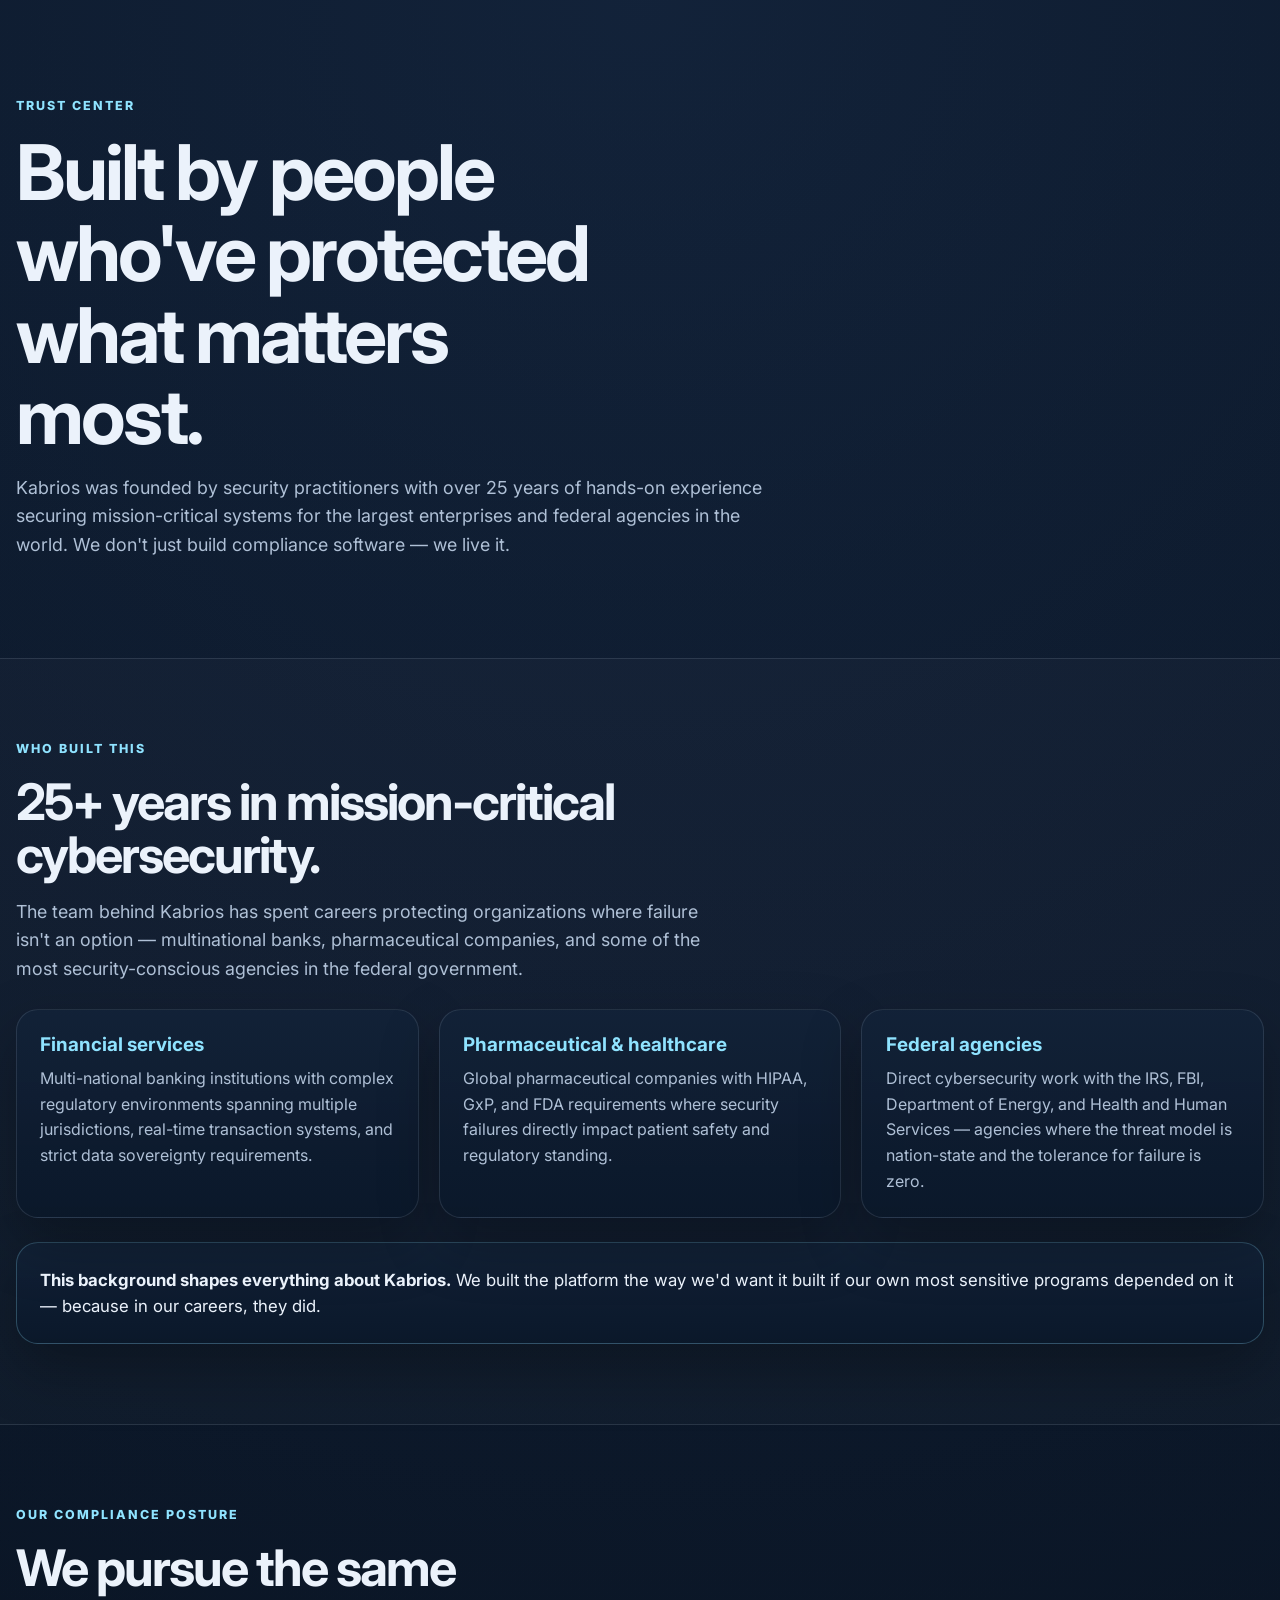
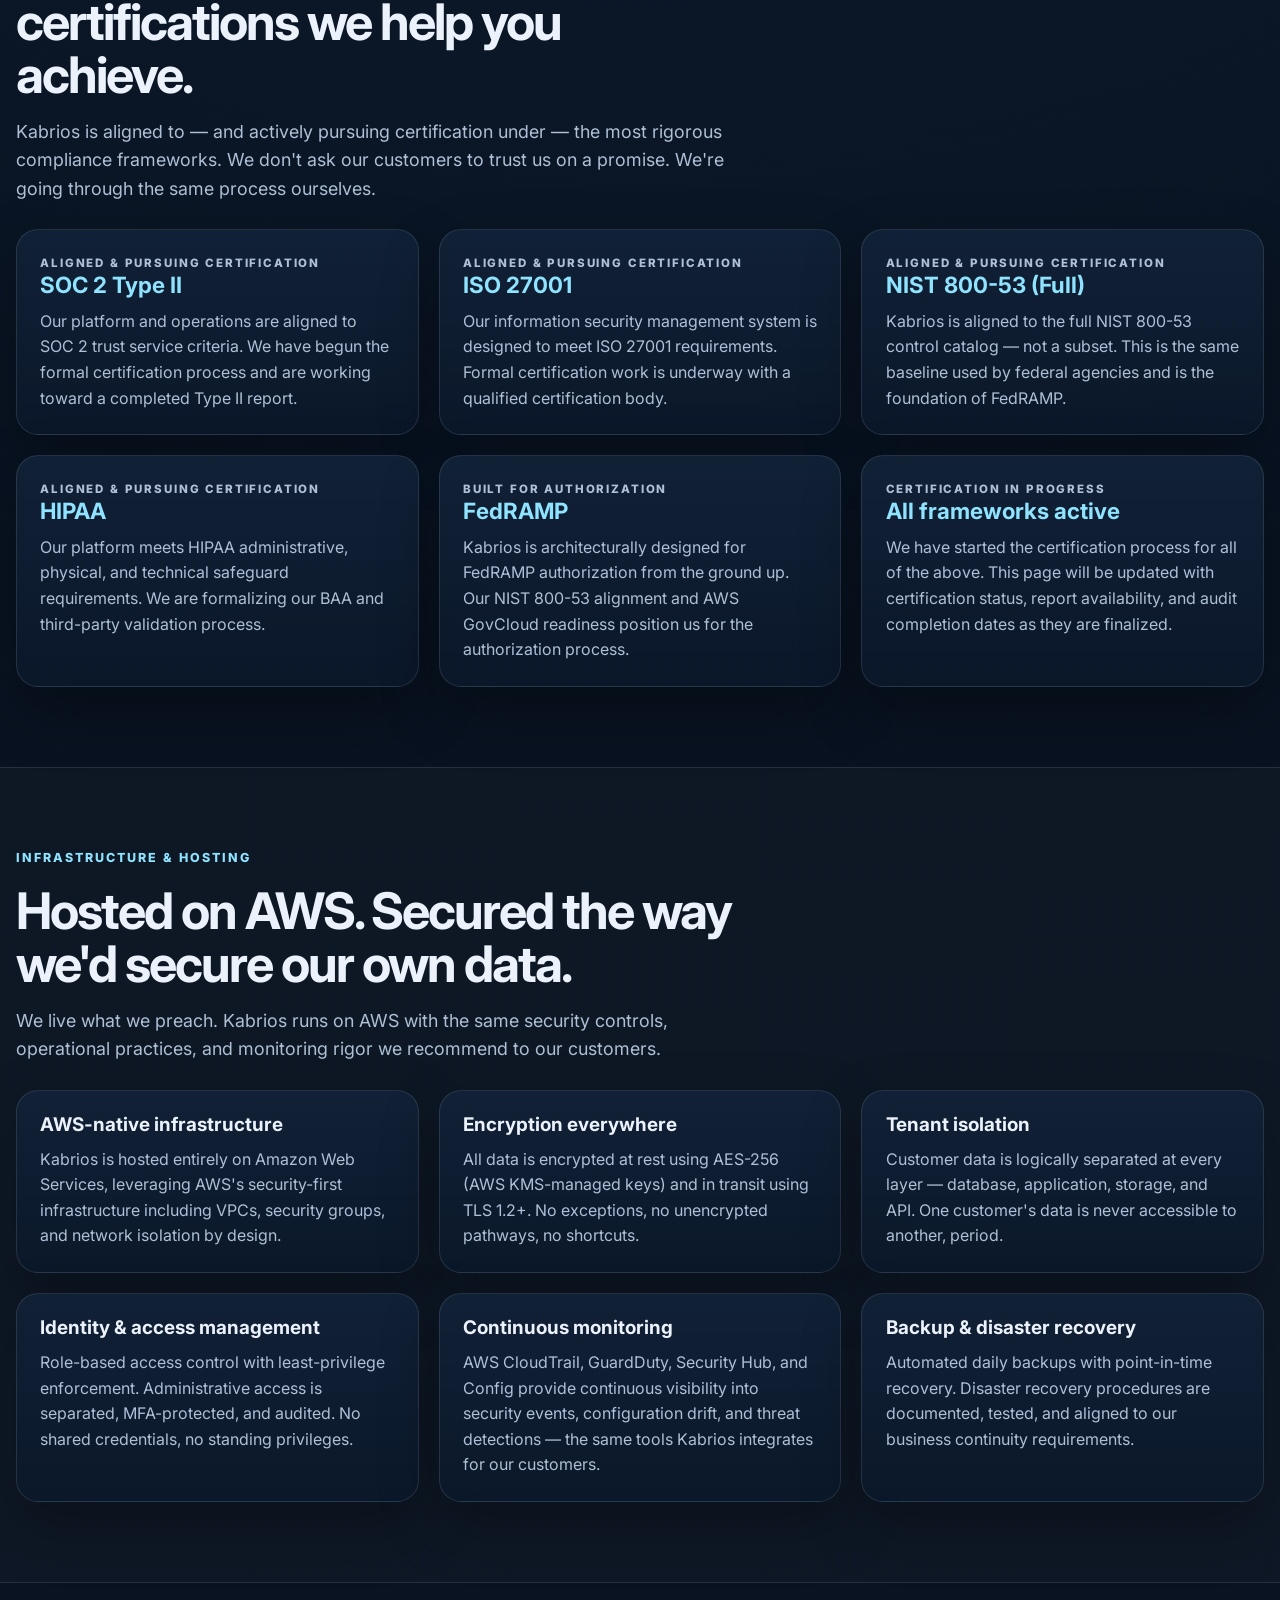
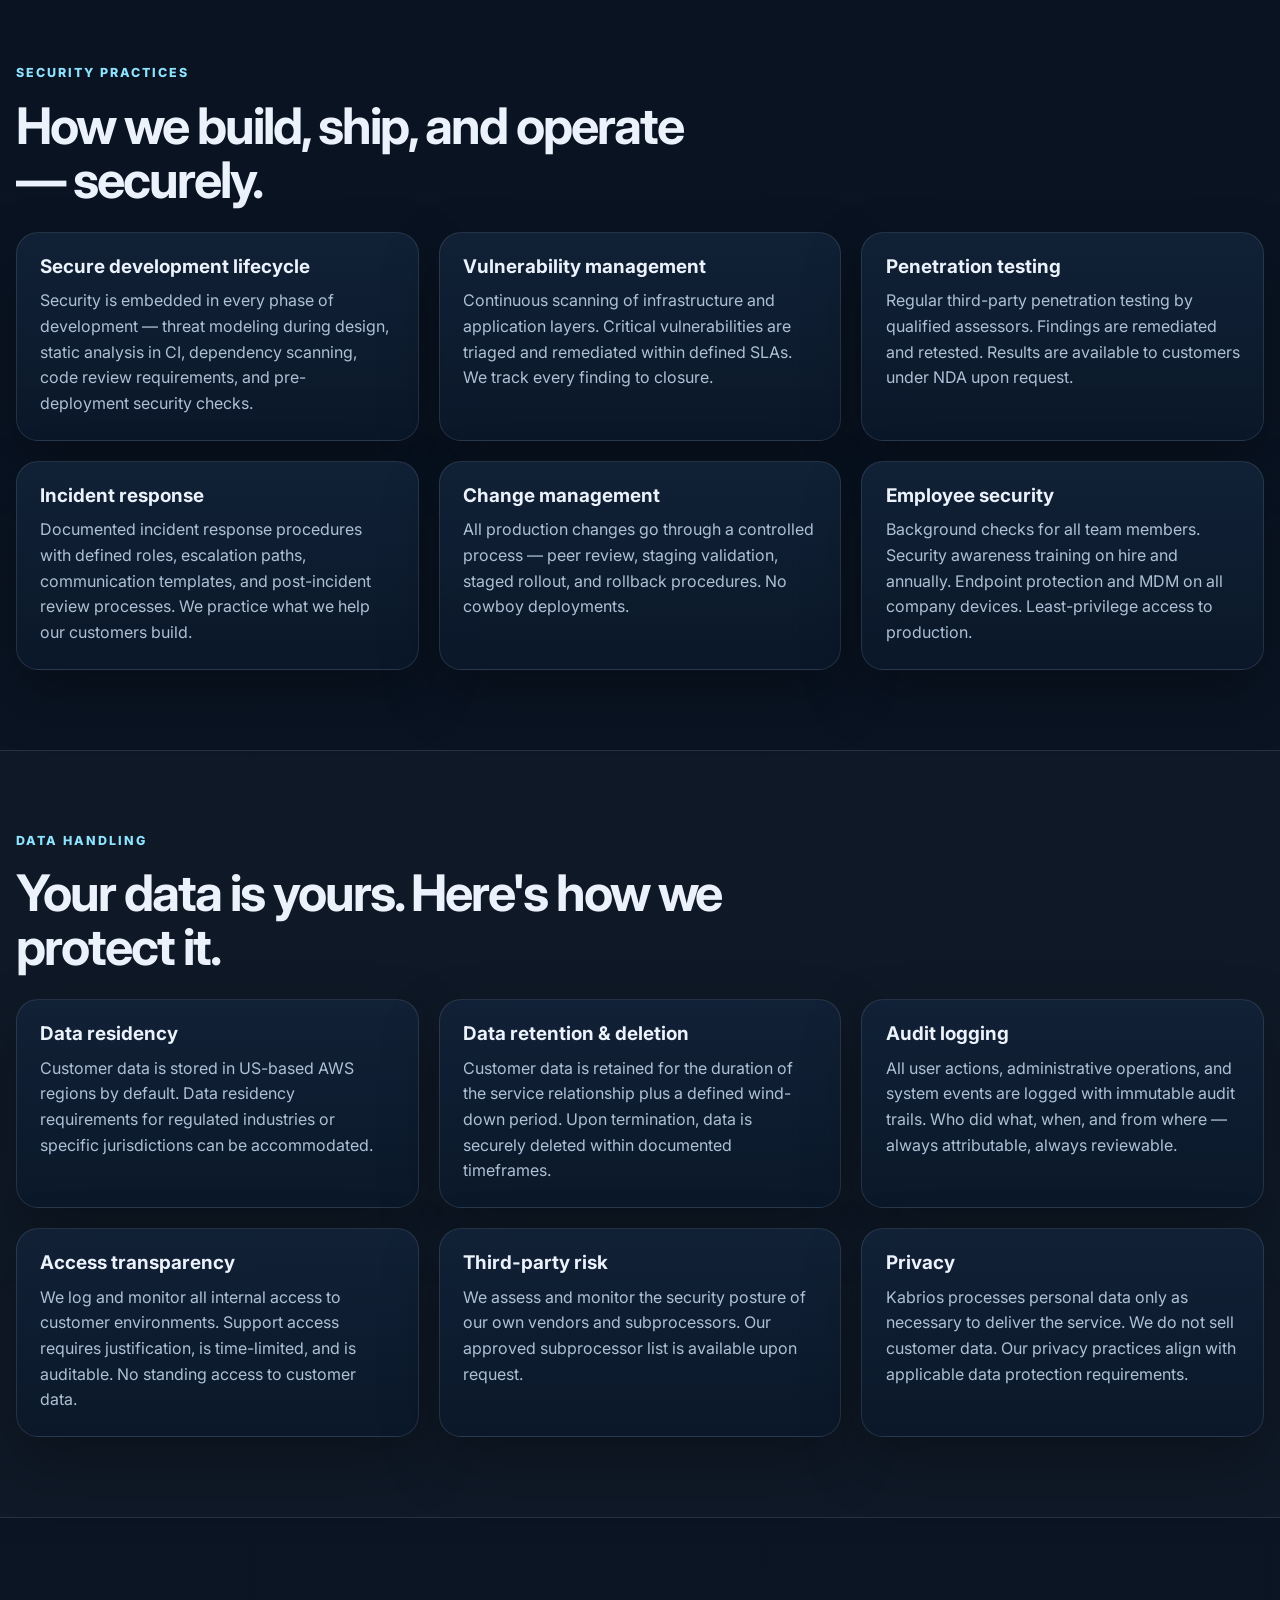
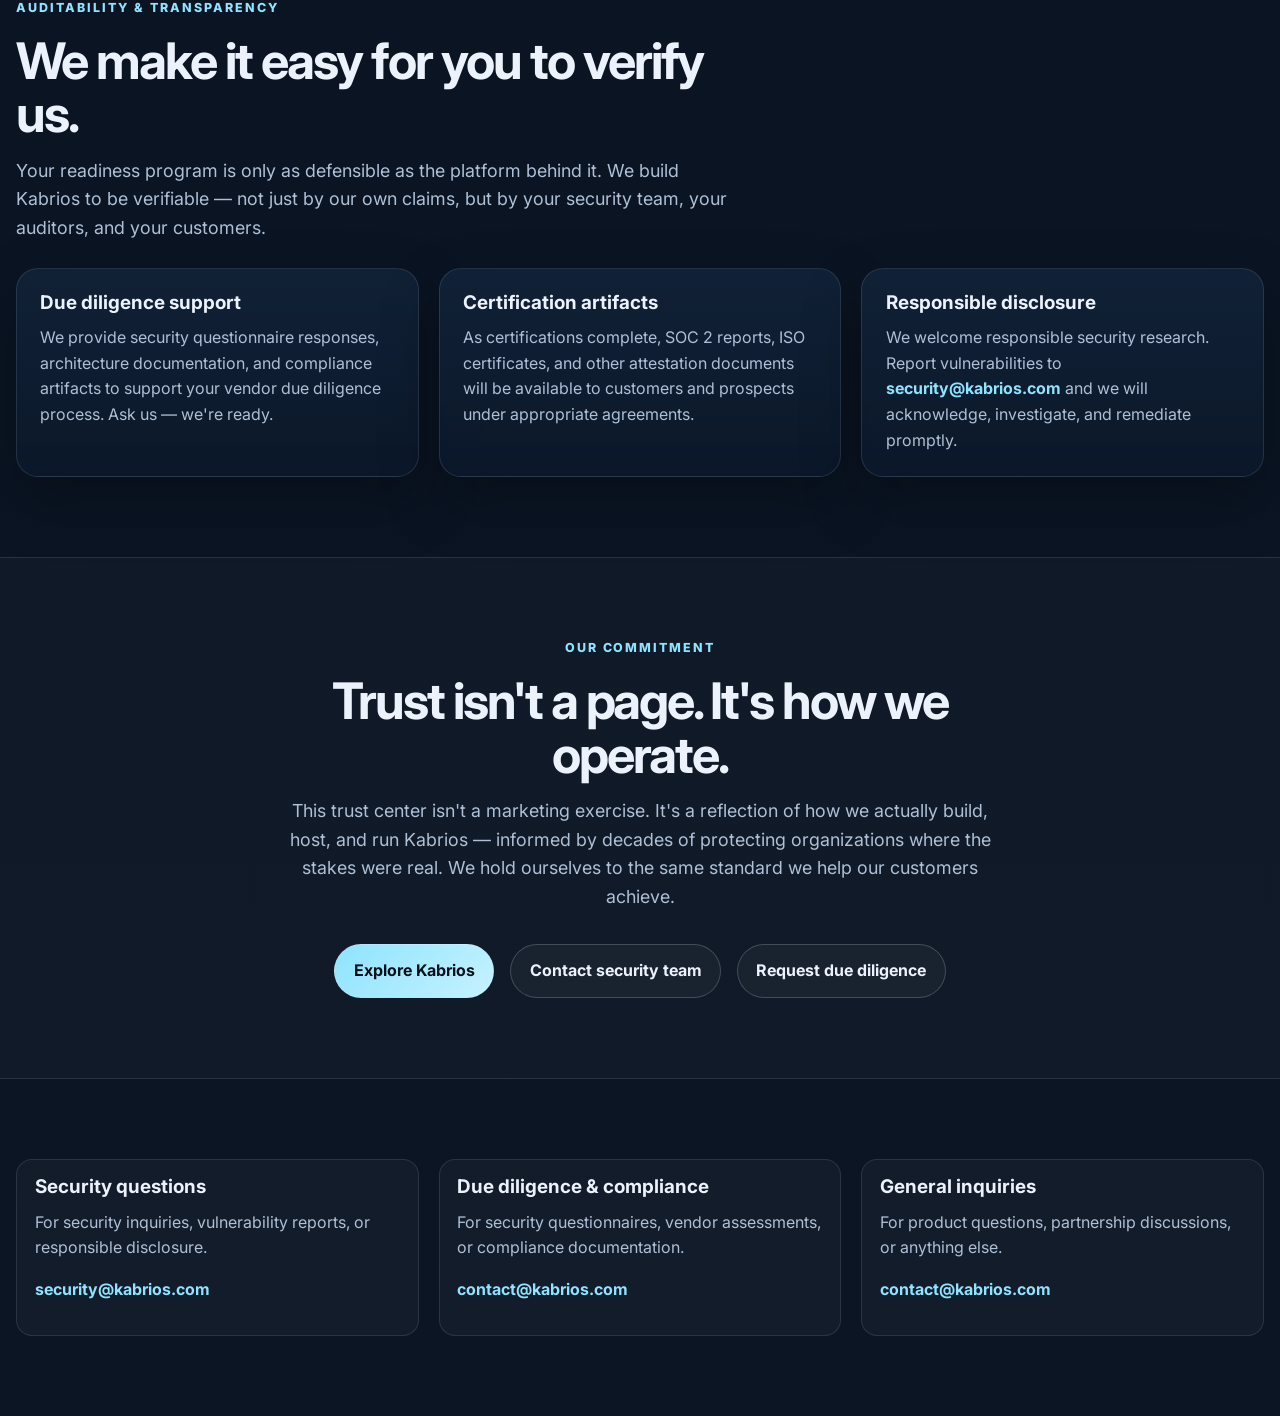
==== commit 30efa899: "Update index.html" ====
--- a/index.html
+++ b/index.html
@@ -29,30 +29,12 @@
 <script type="application/ld+json">
 {"@context":"https://schema.org","@type":"BreadcrumbList","itemListElement":[{"@type":"ListItem","position":1,"name":"Kabrios","item":"https://kabrios.com/"},{"@type":"ListItem","position":2,"name":"Trust Center","item":"https://trust.kabrios.com/"}]}
 </script>
+<link rel="stylesheet" href="https://kabrios.com/shared/kabrios-nav.css">
 </head>
 <body data-kabrios-page="trust">
 
 <!-- ════════ NAV ════════ -->
-<header class="site-header">
-  <div class="container nav-wrap">
-    <a class="brand" href="https://kabrios.com/">Kab<span>rios</span></a>
-    <nav aria-label="Primary navigation" class="site-nav">
-      <a href="https://kabrios.com/">Home</a>
-      <a href="https://why.kabrios.com/">Why Kabrios</a>
-      <a href="https://seeit.kabrios.com/">See It In Action</a>
-      <a href="https://docs.kabrios.com/">Docs</a>
-      <a href="https://trust.kabrios.com/" aria-current="page">Trust Center</a>
-      <a href="https://compare.kabrios.com/">Compare</a>
-      <a href="https://pricing.kabrios.com/">Pricing</a>
-      <a href="https://about.kabrios.com/">About</a>
-      <a href="https://support.kabrios.com/">Support</a>
-    </nav>
-    <div class="nav-actions">
-      <a href="https://app.kabrios.com" class="nav-button nav-button-secondary">Login</a>
-      <a href="https://app.kabrios.com" class="nav-button nav-button-primary">Try now</a>
-    </div>
-  </div>
-</header>
+
 
 <main>
 
@@ -317,25 +299,8 @@
 </main>
 
 <!-- ════════ FOOTER ════════ -->
-<footer>
-  <div class="container footer-shell">
-    <div>
-      <a class="brand footer-brand" href="https://kabrios.com/">Kab<span>rios</span></a>
-      <p class="footer-copy">Continuous readiness for security, compliance, and client trust.</p>
-    </div>
-    <nav aria-label="Footer navigation" class="footer-nav">
-      <a href="https://kabrios.com/">Home</a>
-      <a href="https://why.kabrios.com/">Why Kabrios</a>
-      <a href="https://seeit.kabrios.com/">See It In Action</a>
-      <a href="https://docs.kabrios.com/">Docs</a>
-      <a href="https://trust.kabrios.com/" aria-current="page">Trust Center</a>
-      <a href="https://compare.kabrios.com/">Compare</a>
-      <a href="https://pricing.kabrios.com/">Pricing</a>
-      <a href="https://about.kabrios.com/">About</a>
-      <a href="https://support.kabrios.com/">Support</a>
-    </nav>
-  </div>
-</footer>
-
+
+
+<script src="https://kabrios.com/shared/kabrios-nav.js"></script>
 </body>
 </html>
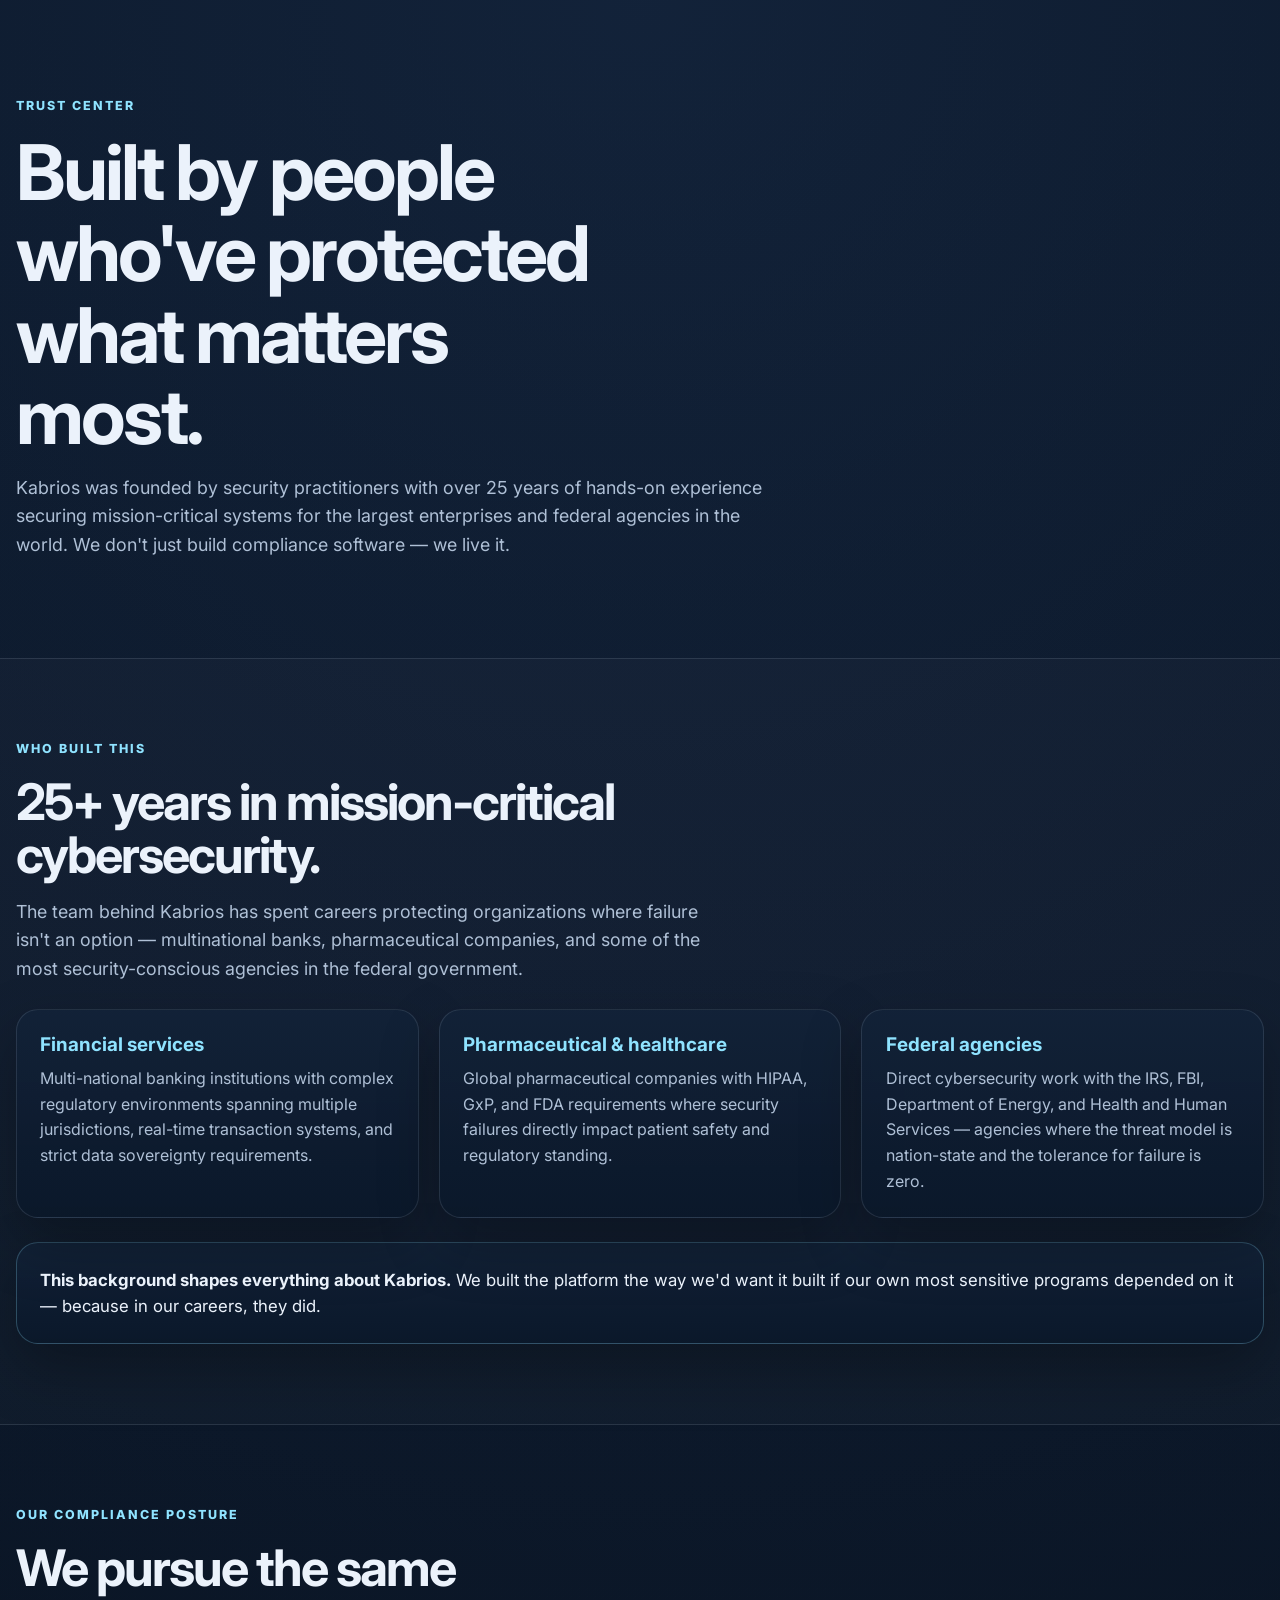
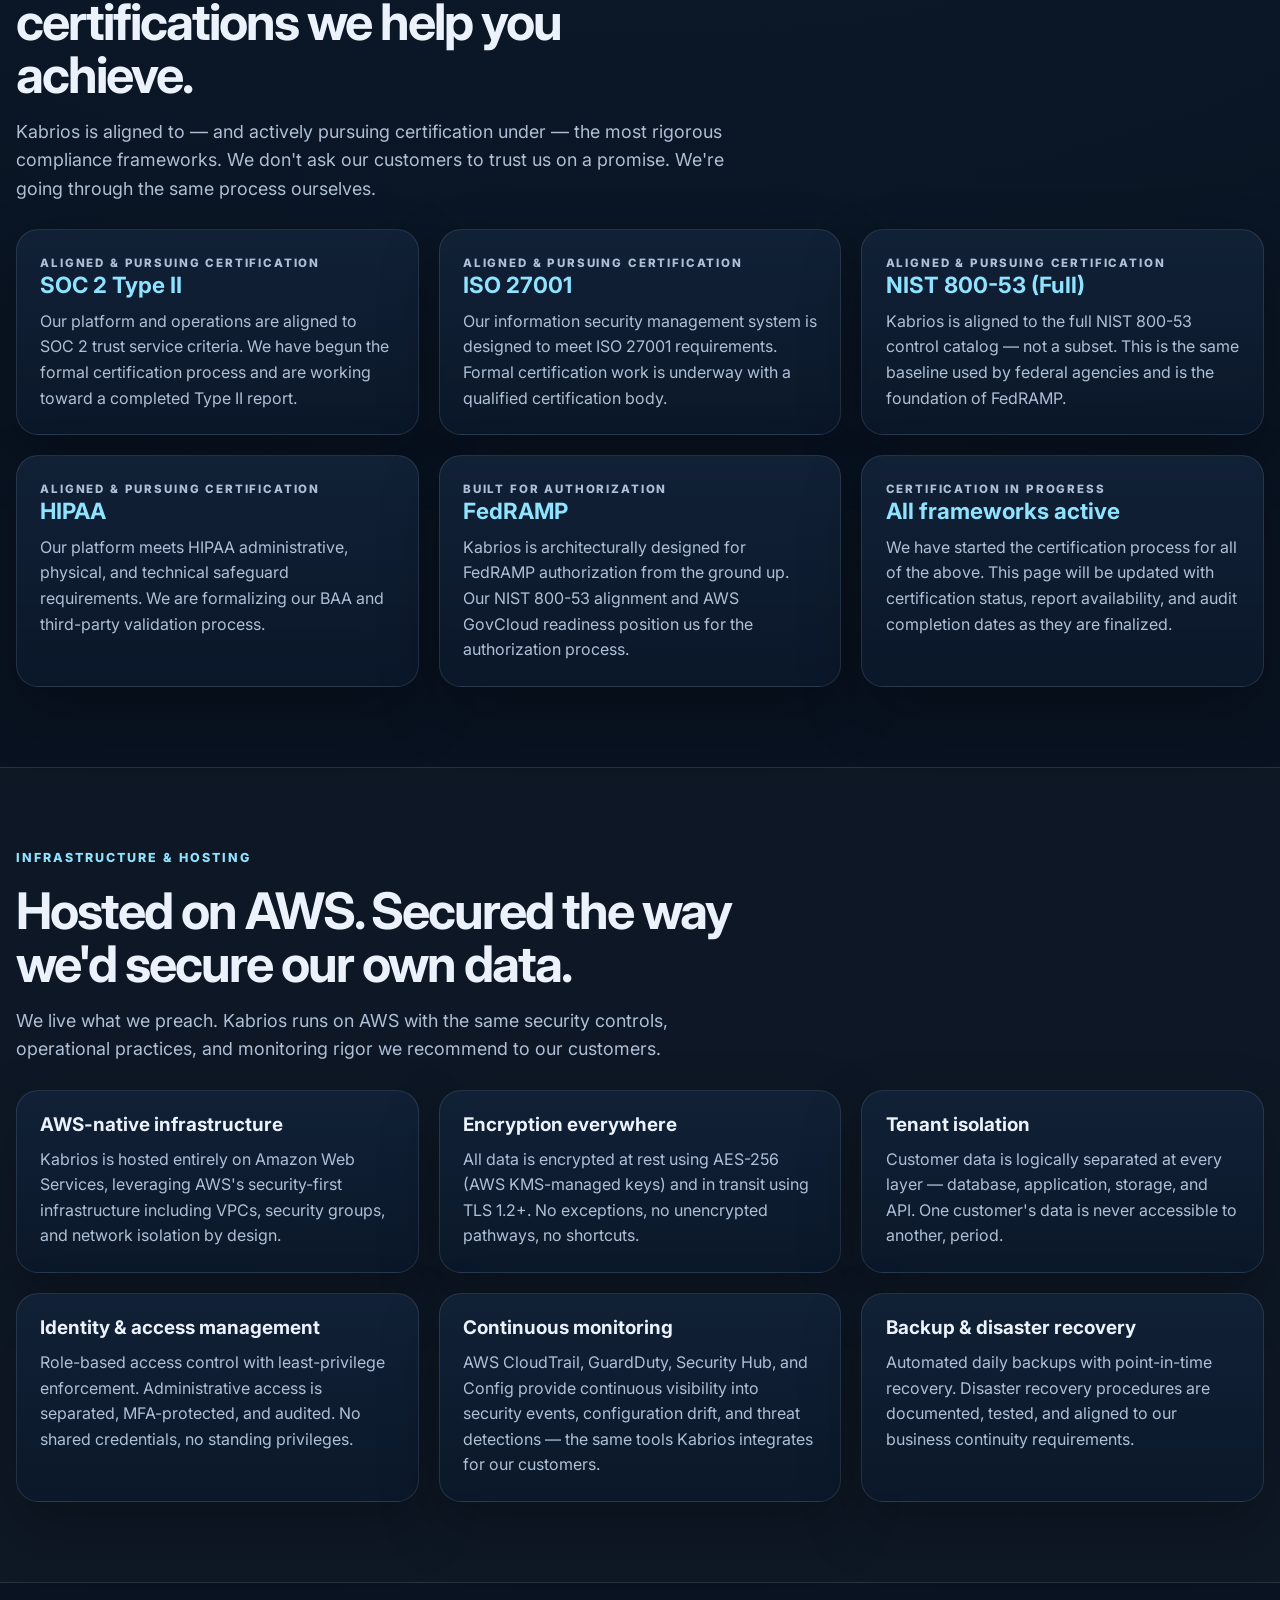
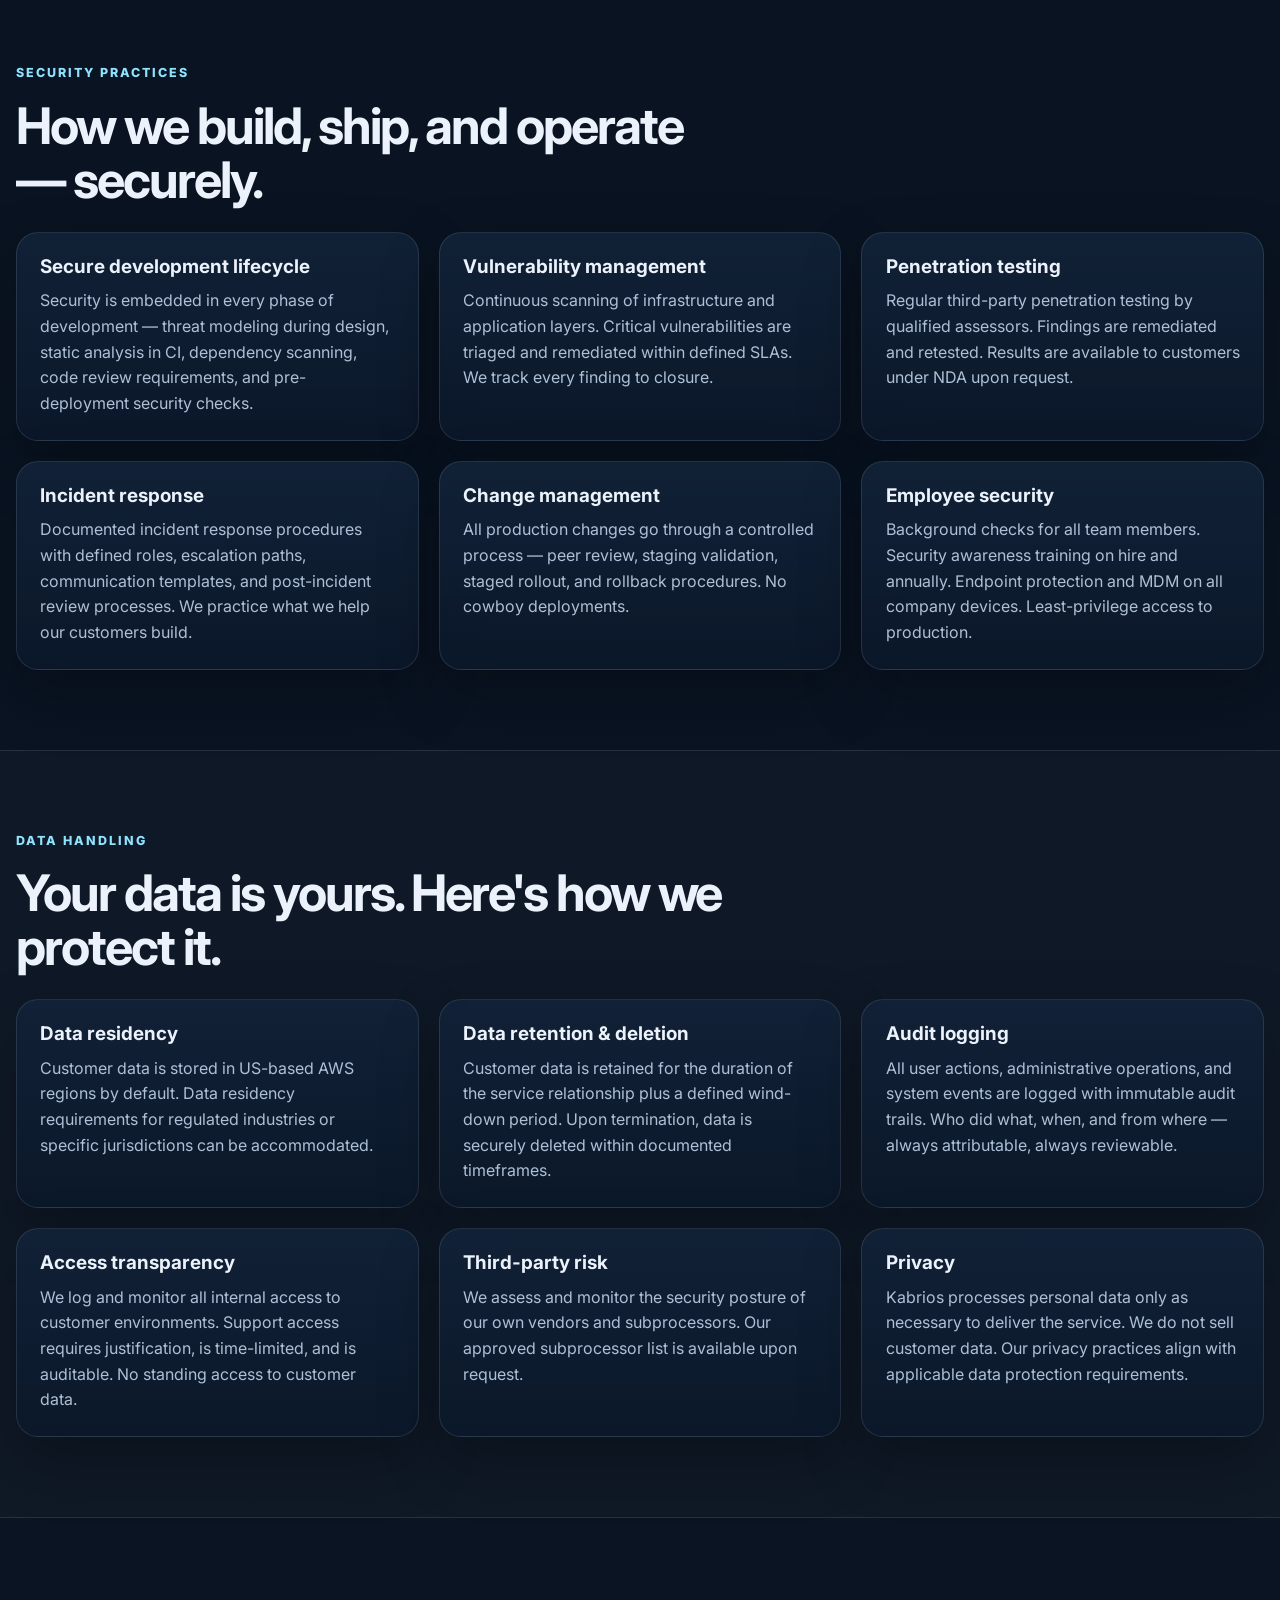
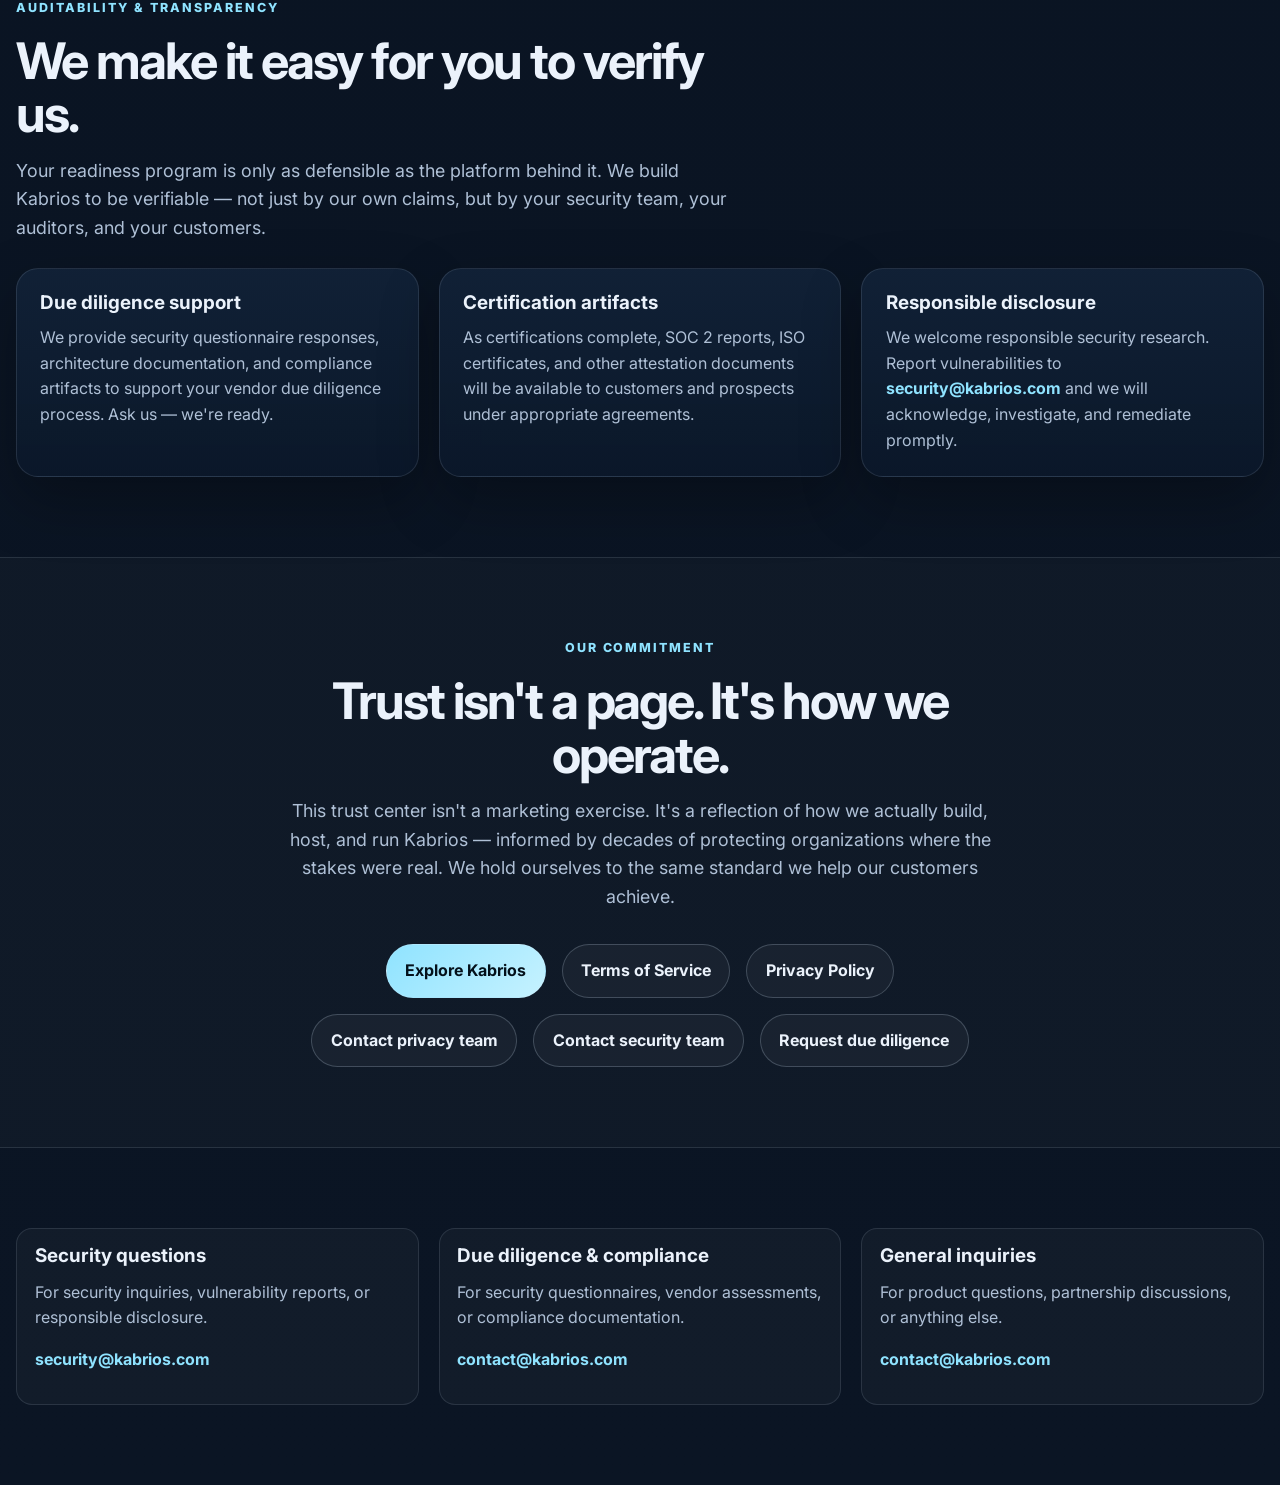
==== commit c309461b: "Add Kabrios legal pages and follow-up items" ====
--- a/index.html
+++ b/index.html
@@ -29,7 +29,8 @@
 <script type="application/ld+json">
 {"@context":"https://schema.org","@type":"BreadcrumbList","itemListElement":[{"@type":"ListItem","position":1,"name":"Kabrios","item":"https://kabrios.com/"},{"@type":"ListItem","position":2,"name":"Trust Center","item":"https://trust.kabrios.com/"}]}
 </script>
-<link rel="stylesheet" href="https://kabrios.com/shared/kabrios-nav.css">
+
+<link rel="stylesheet" href="https://kabrios.com/shared/kabrios-nav.css?v=2">
 </head>
 <body data-kabrios-page="trust">
 
@@ -266,6 +267,9 @@
       <p class="lead" style="margin: 0 auto 1.5rem;">This trust center isn't a marketing exercise. It's a reflection of how we actually build, host, and run Kabrios — informed by decades of protecting organizations where the stakes were real. We hold ourselves to the same standard we help our customers achieve.</p>
       <div style="display: flex; gap: 1rem; justify-content: center; flex-wrap: wrap; margin-top: 2rem;">
         <a href="https://kabrios.com/" class="btn primary">Explore Kabrios</a>
+        <a href="/terms.html" class="btn secondary">Terms of Service</a>
+        <a href="/privacy.html" class="btn secondary">Privacy Policy</a>
+        <a href="mailto:privacy@kabrios.com" class="btn secondary">Contact privacy team</a>
         <a href="mailto:security@kabrios.com" class="btn secondary">Contact security team</a>
         <a href="mailto:contact@kabrios.com" class="btn secondary">Request due diligence</a>
       </div>
@@ -301,6 +305,7 @@
 <!-- ════════ FOOTER ════════ -->
 
 
-<script src="https://kabrios.com/shared/kabrios-nav.js"></script>
+
+<script src="https://kabrios.com/shared/kabrios-nav.js?v=2"></script>
 </body>
 </html>
